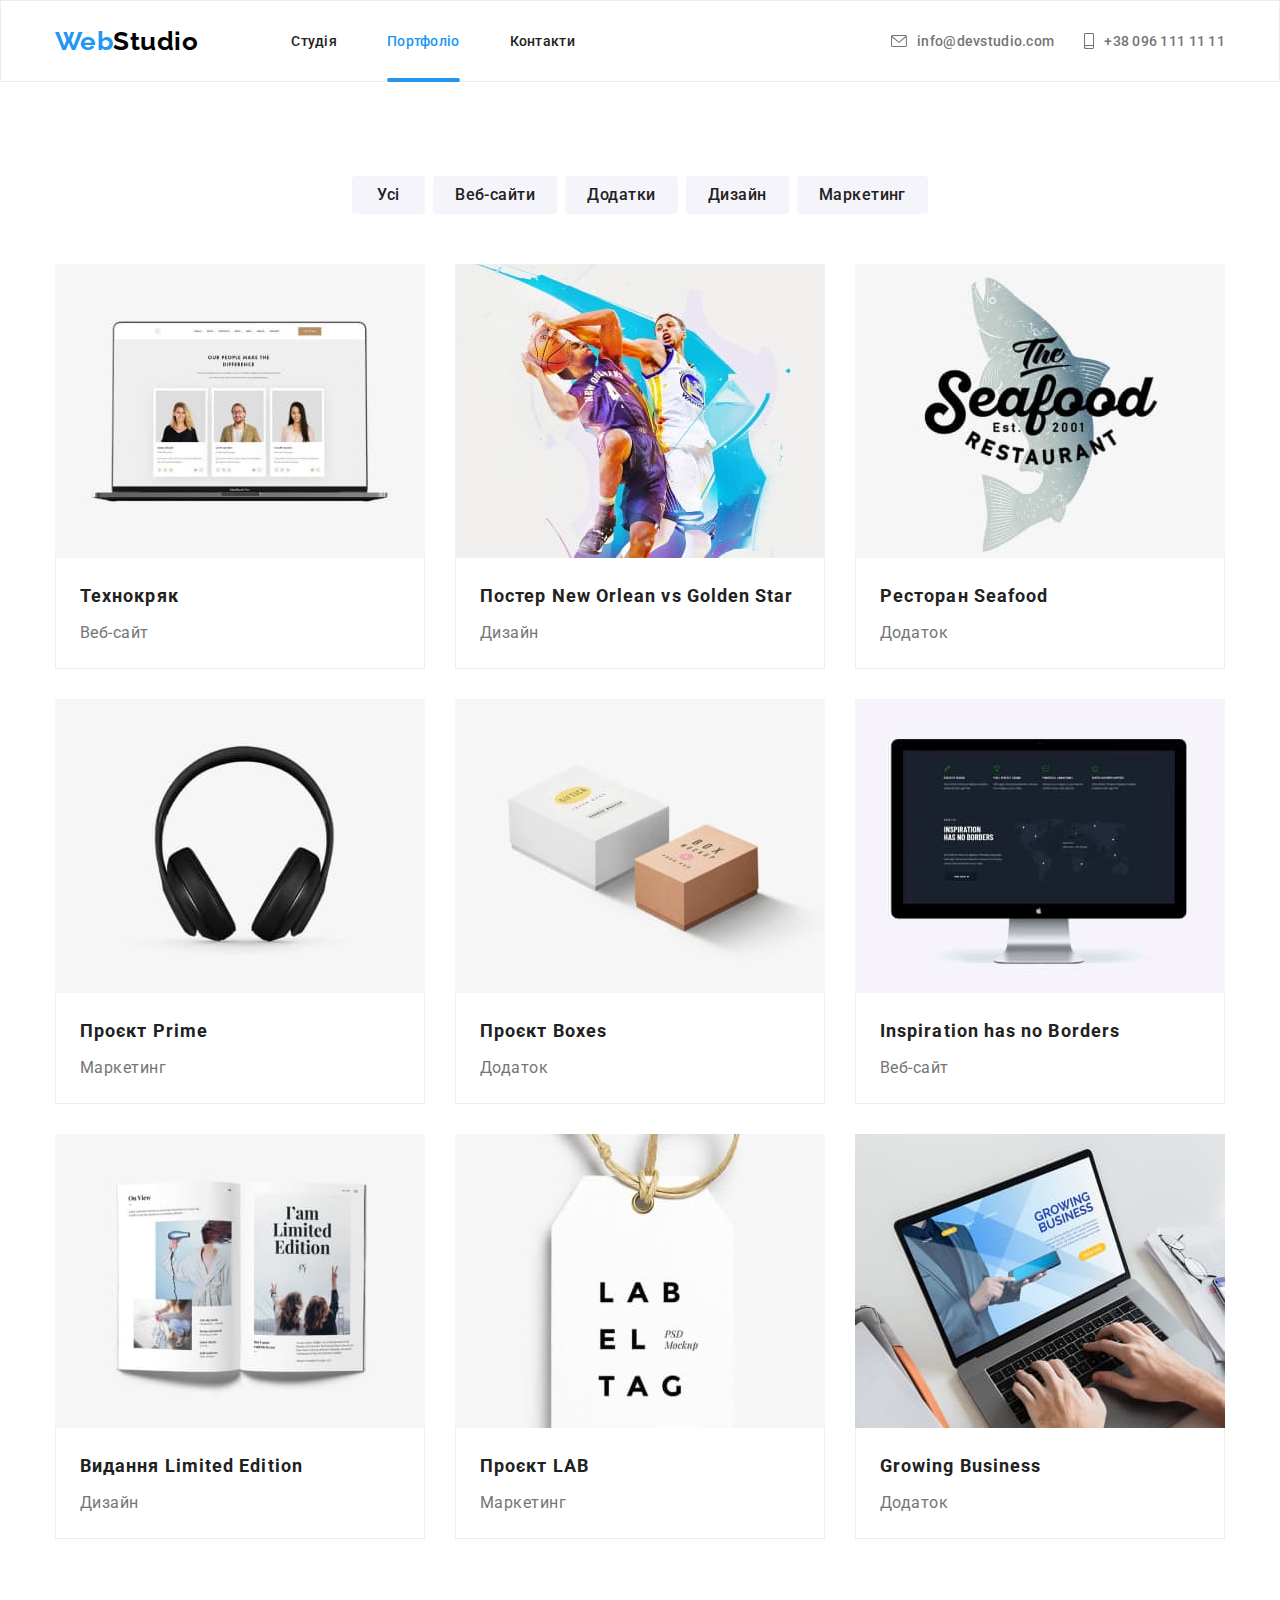
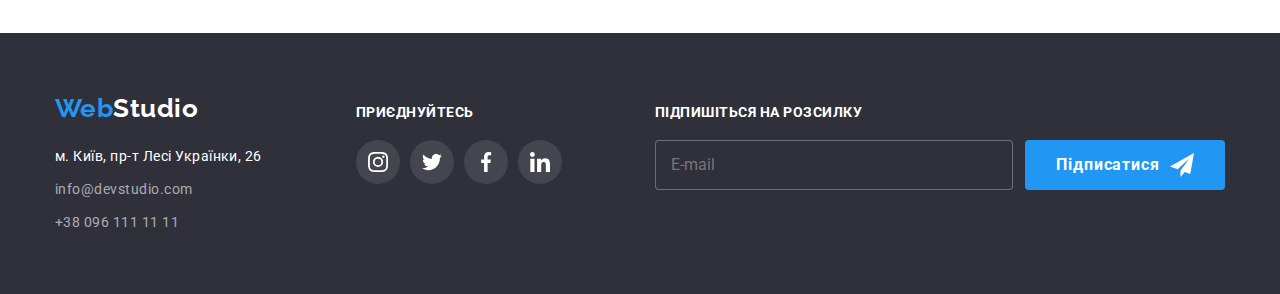
==== portfolio.html @ 0108b12f "start" ====
<!DOCTYPE html>
<html lang="uk">
  <head>
    <meta charset="UTF-8" />
    <meta http-equiv="X-UA-Compatible" content="IE=edge" />
    <meta name="viewport" content="width=device-width, initial-scale=1.0" />
    <title>WebStudio</title>
    <link rel="preconnect" href="https://fonts.googleapis.com" />
    <link rel="preconnect" href="https://fonts.gstatic.com" crossorigin />
    <link
      href="https://fonts.googleapis.com/css2?family=Raleway:wght@700&family=Roboto:wght@400;500;700;900&display=swap"
      rel="stylesheet"
    />
    <link rel="stylesheet" href="./css/main.min.css" />
  </head>

  <body>
    <!-- Header -->
    <header class="header">
      <div class="container container--header">
        <a class="logo" href="./index.html">Web<span class="logo--black">Studio</span></a>
        <nav class="navigation">
          <ul class="navigation__container list">
            <li class="navigation__item">
              <a class="navigation__link" href="./index.html">Студія</a>
            </li>
            <li class="navigation__item">
              <a class="navigation__link current" href="./portfolio.html">Портфоліо</a>
            </li>
            <li class="navigation__item"><a class="navigation__link" href="#">Контакти</a></li>
          </ul>
        </nav>
        <ul class="contacts list">
          <li class="contacts__item">
            <a class="contacts__link" href="mailto:info@devstudio.com">
              <svg class="contacts__icon" width="16px" height="12px">
                <use href="./images/icons.svg#icon-mail"></use>
              </svg>
              info@devstudio.com</a
            >
          </li>
          <li class="contacts__item">
            <a class="contacts__link" href="tel:+380961111111">
              <svg class="contacts__icon" width="10px" height="16px">
                <use href="./images/icons.svg#icon-smartphone"></use>
              </svg>
              +38 096 111 11 11</a
            >
          </li>
        </ul>
      </div>
    </header>

    <main>
      <section class="section">
        <div class="container">
          <!-- Filter -->
          <h1 class="visually-hidden">Портфоліо</h1>
          <ul class="list filter">
            <li class="filter__item">
              <button class="button filter__button" type="button">Усі</button>
            </li>
            <li class="filter__item">
              <button class="button filter__button" type="button">Веб-сайти</button>
            </li>
            <li class="filter__item">
              <button class="button filter__button" type="button">Додатки</button>
            </li>
            <li class="filter__item">
              <button class="button filter__button" type="button">Дизайн</button>
            </li>
            <li class="filter__item">
              <button class="button filter__button" type="button">Маркетинг</button>
            </li>
          </ul>

          <!-- Projects -->
          <ul class="list projects">
            <li class="project">
              <a
                class="link project__link"
                href=""
                target="_blank"
                rel="noopener noreferrer nofollow"
              >
                <div class="project__thumb">
                  <img
                    src="./images/techno.jpg"
                    alt="Відкритий ноутбук на екрані якого відкрита сторінка сайту"
                    width="370"
                  />
                  <div class="project__overlay">
                    <p>
                      Ресурс пропонує комплексні пропозиції з різним рівнем функціоналу та сервісів.
                      Все це дозволить відвідувачу отримати вичерпні відомості про компанію чи
                      приватну особу.
                    </p>
                  </div>
                </div>
                <div class="project__content">
                  <h2 class="project__title">Технокряк</h2>
                  <p>Веб-сайт</p>
                </div>
              </a>
            </li>
            <li class="project">
              <a
                class="link project__link"
                href=""
                target="_blank"
                rel="noopener noreferrer nofollow"
              >
                <div class="project__thumb">
                  <img
                    src="./images/new-orlean-vs-golden-star.jpg"
                    alt="Зображення двох баскетболистів які боряться за м'яч"
                    width="370"
                  />
                  <div class="project__overlay">
                    <p>
                      Ресурс пропонує комплексні пропозиції з різним рівнем функціоналу та сервісів.
                      Все це дозволить відвідувачу отримати вичерпні відомості про компанію чи
                      приватну особу.
                    </p>
                  </div>
                </div>
                <div class="project__content">
                  <h2 class="project__title">Постер New Orlean vs Golden Star</h2>
                  <p>Дизайн</p>
                </div>
              </a>
            </li>
            <li class="project">
              <a
                class="link project__link"
                href=""
                target="_blank"
                rel="noopener noreferrer nofollow"
              >
                <div class="project__thumb">
                  <img
                    src="./images/seafood.jpg"
                    alt="Лого ресторану Seafood на якому зображена риба"
                    width="370"
                  />
                  <div class="project__overlay">
                    <p>
                      Ресурс пропонує комплексні пропозиції з різним рівнем функціоналу та сервісів.
                      Все це дозволить відвідувачу отримати вичерпні відомості про компанію чи
                      приватну особу.
                    </p>
                  </div>
                </div>
                <div class="project__content">
                  <h2 class="project__title">Ресторан Seafood</h2>
                  <p>Додаток</p>
                </div>
              </a>
            </li>
            <li class="project">
              <a
                class="link project__link"
                href=""
                target="_blank"
                rel="noopener noreferrer nofollow"
              >
                <div class="project__thumb">
                  <img
                    src="./images/prime.jpg"
                    alt="Фото чорних повнорозмірних навушників"
                    width="370"
                  />
                  <div class="project__overlay">
                    <p>
                      Ресурс пропонує комплексні пропозиції з різним рівнем функціоналу та сервісів.
                      Все це дозволить відвідувачу отримати вичерпні відомості про компанію чи
                      приватну особу.
                    </p>
                  </div>
                </div>
                <div class="project__content">
                  <h2 class="project__title">Проєкт Prime</h2>
                  <p>Маркетинг</p>
                </div>
              </a>
            </li>
            <li class="project">
              <a
                class="link project__link"
                href=""
                target="_blank"
                rel="noopener noreferrer nofollow"
              >
                <div class="project__thumb">
                  <img
                    src="./images/boxes.jpg"
                    alt="Фото на якому зображено дві невеличкі подарункові коробочки"
                    width="370"
                  />
                  <div class="project__overlay">
                    <p>
                      Ресурс пропонує комплексні пропозиції з різним рівнем функціоналу та сервісів.
                      Все це дозволить відвідувачу отримати вичерпні відомості про компанію чи
                      приватну особу.
                    </p>
                  </div>
                </div>
                <div class="project__content">
                  <h2 class="project__title">Проєкт Boxes</h2>
                  <p>Додаток</p>
                </div>
              </a>
            </li>
            <li class="project">
              <a
                class="link project__link"
                href=""
                target="_blank"
                rel="noopener noreferrer nofollow"
              >
                <div class="project__thumb">
                  <img
                    src="./images/inspiration.jpg"
                    alt="Зображення монітору на якому відкритий сайт з картою світу"
                    width="370"
                  />
                  <div class="project__overlay">
                    <p>
                      Ресурс пропонує комплексні пропозиції з різним рівнем функціоналу та сервісів.
                      Все це дозволить відвідувачу отримати вичерпні відомості про компанію чи
                      приватну особу.
                    </p>
                  </div>
                </div>
                <div class="project__content">
                  <h2 class="project__title">Inspiration has no Borders</h2>
                  <p>Веб-сайт</p>
                </div>
              </a>
            </li>
            <li class="project">
              <a
                class="link project__link"
                href=""
                target="_blank"
                rel="noopener noreferrer nofollow"
              >
                <div class="project__thumb">
                  <img
                    src="./images/limited-edition.jpg"
                    alt="Фото відкритої книги з рызними зображеннями"
                    width="370"
                  />
                  <div class="project__overlay">
                    <p>
                      Ресурс пропонує комплексні пропозиції з різним рівнем функціоналу та сервісів.
                      Все це дозволить відвідувачу отримати вичерпні відомості про компанію чи
                      приватну особу.
                    </p>
                  </div>
                </div>
                <div class="project__content">
                  <h2 class="project__title">Видання Limited Edition</h2>
                  <p>Дизайн</p>
                </div>
              </a>
            </li>
            <li class="project">
              <a
                class="link project__link"
                href=""
                target="_blank"
                rel="noopener noreferrer nofollow"
              >
                <div class="project__thumb">
                  <img
                    src="./images/lab.jpg"
                    alt="Фото ярлику на якому великими літерами написано LAB EL TAG"
                    width="370"
                  />
                  <div class="project__overlay">
                    <p>
                      Ресурс пропонує комплексні пропозиції з різним рівнем функціоналу та сервісів.
                      Все це дозволить відвідувачу отримати вичерпні відомості про компанію чи
                      приватну особу.
                    </p>
                  </div>
                </div>
                <div class="project__content">
                  <h2 class="project__title">Проєкт LAB</h2>
                  <p>Маркетинг</p>
                </div>
              </a>
            </li>
            <li class="project">
              <a
                class="link project__link"
                href=""
                target="_blank"
                rel="noopener noreferrer nofollow"
              >
                <div class="project__thumb">
                  <img
                    src="./images/growing-business.jpg"
                    alt="Відкритий ноут-бук на екрані якого зображення чоловіка з планшетом"
                    width="370"
                  />
                  <div class="project__overlay">
                    <p>
                      Ресурс пропонує комплексні пропозиції з різним рівнем функціоналу та сервісів.
                      Все це дозволить відвідувачу отримати вичерпні відомості про компанію чи
                      приватну особу.
                    </p>
                  </div>
                </div>
                <div class="project__content">
                  <h2 class="project__title">Growing Business</h2>
                  <p>Додаток</p>
                </div>
              </a>
            </li>
          </ul>
        </div>
      </section>
    </main>

    <!-- Підвал -->
    <footer class="footer">
      <div class="container">
        <div class="footer__wrapper">
          <a class="logo" href="./index.html">Web<span class="logo--white">Studio</span></a>
          <address class="footer__contacts">
            <ul class="list">
              <li>
                <a
                  class="footer__physical"
                  href="https://goo.gl/maps/CPtrU1FHBa2aNyZL9"
                  target="_blank"
                  rel="noopener noreferrer nofollow"
                  >м. Київ, пр-т Лесі Українки, 26</a
                >
              </li>
              <li>
                <a class="footer__link" href="mailto:info@devstudio.com">info@devstudio.com</a>
              </li>
              <li>
                <a class="footer__link" href="tel:+380961111111">+38 096 111 11 11</a>
              </li>
            </ul>
          </address>
        </div>
        <div class="footer__socials">
          <p>приєднуйтесь</p>
          <ul class="social social--dark list">
            <li>
              <a
                class="social__link--dark"
                aria-label="Instagram"
                href=""
                target="_blank"
                rel="noopener noreferrer nofollow"
              >
                <svg width="20px" height="20px">
                  <use href="./images/icons.svg#icon-instagram"></use>
                </svg>
              </a>
            </li>
            <li>
              <a
                class="social__link--dark"
                aria-label="Twitter"
                href=""
                target="_blank"
                rel="noopener noreferrer nofollow"
              >
                <svg width="20px" height="20px">
                  <use href="./images/icons.svg#icon-twitter"></use>
                </svg>
              </a>
            </li>
            <li>
              <a
                class="social__link--dark"
                aria-label="Facebook"
                href=""
                target="_blank"
                rel="noopener noreferrer nofollow"
              >
                <svg width="20px" height="20px">
                  <use href="./images/icons.svg#icon-facebook"></use>
                </svg>
              </a>
            </li>
            <li>
              <a
                class="social__link--dark"
                aria-label="LinkedIn"
                href=""
                target="_blank"
                rel="noopener noreferrer nofollow"
              >
                <svg width="20px" height="20px">
                  <use href="./images/icons.svg#icon-linkedin"></use>
                </svg>
              </a>
            </li>
          </ul>
        </div>
        <div class="subscription">
          <form autocomplete="off" method="POST" action="javascript:void(0);">
            <label class="subscription__label" for="subscription">Підпишіться на розсилку</label>
            <div class="subscription__wrapper">
              <input
                class="subscription__input"
                type="email"
                id="subscription"
                name="mail"
                placeholder="E-mail"
              />
              <button class="button subscription-button footer__subscription-button" type="submit">
                Підписатися
                <svg height="24" width="24">
                  <use href="./images/icons.svg#subscription"></use>
                </svg>
              </button>
            </div>
          </form>
        </div>
      </div>
    </footer>
  </body>
</html>
---- css/main.min.css ----
/*! modern-normalize v1.1.0 | MIT License | https://github.com/sindresorhus/modern-normalize */*,::before,::after{-webkit-box-sizing:border-box;box-sizing:border-box}html{-moz-tab-size:4;-o-tab-size:4;tab-size:4}html{line-height:1.15;-webkit-text-size-adjust:100%}body{margin:0}body{font-family:system-ui,-apple-system,"Segoe UI",Roboto,Helvetica,Arial,sans-serif,"Apple Color Emoji","Segoe UI Emoji"}hr{height:0;color:inherit}abbr[title]{-webkit-text-decoration:underline dotted;text-decoration:underline dotted}b,strong{font-weight:bolder}code,kbd,samp,pre{font-family:ui-monospace,SFMono-Regular,Consolas,"Liberation Mono",Menlo,monospace;font-size:1em}small{font-size:80%}sub,sup{font-size:75%;line-height:0;position:relative;vertical-align:baseline}sub{bottom:-0.25em}sup{top:-0.5em}table{text-indent:0;border-color:inherit}button,input,optgroup,select,textarea{font-family:inherit;font-size:100%;line-height:1.15;margin:0}button,select{text-transform:none}button,[type=button],[type=reset],[type=submit]{-webkit-appearance:button}::-moz-focus-inner{border-style:none;padding:0}:-moz-focusring{outline:1px dotted ButtonText}:-moz-ui-invalid{box-shadow:none}legend{padding:0}progress{vertical-align:baseline}::-webkit-inner-spin-button,::-webkit-outer-spin-button{height:auto}[type=search]{-webkit-appearance:textfield;outline-offset:-2px}::-webkit-search-decoration{-webkit-appearance:none}::-webkit-file-upload-button{-webkit-appearance:button;font:inherit}summary{display:list-item}h1,h2,h3,h4,h5,h6,p{margin:0}.list{list-style:none;padding:0;margin:0}.visually-hidden{position:absolute;white-space:nowrap;width:1px;height:1px;overflow:hidden;border:0;padding:0;clip:rect(0 0 0 0);-webkit-clip-path:inset(50%);clip-path:inset(50%);margin:-1px}body{background-color:#fff;color:#757575;font-family:"Roboto",sans-serif;letter-spacing:.03em;margin:0}img{display:block;max-width:100%;height:auto}.container{display:-webkit-box;display:-ms-flexbox;display:flex;-webkit-box-align:center;-ms-flex-align:center;align-items:center;-webkit-box-orient:vertical;-webkit-box-direction:normal;-ms-flex-direction:column;flex-direction:column;width:1200px;margin-left:auto;margin-right:auto;padding-left:15px;padding-right:15px}.section{padding-top:94px;padding-bottom:94px}.title{margin-bottom:50px;text-align:center;font-size:36px;line-height:1.1666666667;color:#212121}.logo{font-family:Raleway,sans-serif;color:#2196f3;text-decoration:none;font-weight:700;font-size:26px;line-height:1.1923076923}.logo .logo--black{color:#000}.logo .logo--white{color:#fff}.header{border:1px solid #ececec}.container--header{-webkit-box-orient:horizontal;-webkit-box-direction:normal;-ms-flex-direction:row;flex-direction:row}.navigation{margin-left:93px}.navigation__container{display:-webkit-box;display:-ms-flexbox;display:flex}.navigation__item+.navigation__item{margin-left:50px}.navigation__link,.contacts__link{position:relative;display:-webkit-box;display:-ms-flexbox;display:flex;-webkit-box-align:center;-ms-flex-align:center;align-items:center;padding-top:32px;padding-bottom:32px;text-decoration:none;font-weight:500;font-size:14px;line-height:1.1428571429;letter-spacing:.02em;color:#212121;-webkit-transition:color 250ms cubic-bezier(0.4, 0, 0.2, 1);transition:color 250ms cubic-bezier(0.4, 0, 0.2, 1)}.navigation__link.current{position:relative;color:#2196f3}.navigation__link:not(.current):hover::after,.navigation__link:not(.current):focus::after{opacity:1;-webkit-transform:scaleX(1);transform:scaleX(1)}.navigation__link:hover,.navigation__link:focus{color:#2196f3}.navigation__link:not(.current)::after,.contacts__link::after{position:absolute;left:0;bottom:-1px;content:"";display:block;width:100%;height:4px;background-color:#2196f3;border-radius:2px;opacity:0;-webkit-transform:scaleX(0);transform:scaleX(0);-webkit-transition:opacity 400ms cubic-bezier(0.4, 0, 0.2, 1),-webkit-transform 400ms cubic-bezier(0.4, 0, 0.2, 1);transition:opacity 400ms cubic-bezier(0.4, 0, 0.2, 1),-webkit-transform 400ms cubic-bezier(0.4, 0, 0.2, 1);transition:opacity 400ms cubic-bezier(0.4, 0, 0.2, 1),transform 400ms cubic-bezier(0.4, 0, 0.2, 1);transition:opacity 400ms cubic-bezier(0.4, 0, 0.2, 1),transform 400ms cubic-bezier(0.4, 0, 0.2, 1),-webkit-transform 400ms cubic-bezier(0.4, 0, 0.2, 1)}.current::after{position:absolute;left:0;bottom:-1px;content:"";display:block;width:100%;height:4px;background-color:#2196f3;border-radius:2px}.contacts{display:-webkit-box;display:-ms-flexbox;display:flex;margin-left:auto}.contacts__icon{margin-right:10px;fill:currentColor}.contacts__item+.contacts__item{margin-left:30px}.contacts__link{color:#757575}.contacts__link:hover,.contacts__link:focus{color:#2196f3}.contacts__link:hover::after,.contacts__link:focus::after{opacity:1;-webkit-transform:scaleX(1);transform:scaleX(1)}.hero{margin:0 auto;padding:0}.hero__overlay{display:block;margin-left:auto;margin-right:auto;max-width:1600px;max-height:600px;padding-top:200px;padding-bottom:200px;background-color:#2f303a;background-image:-webkit-gradient(linear, left top, right top, from(rgba(47, 48, 58, 0.4)), to(rgba(47, 48, 58, 0.4))),url("../images/hero_img.jpg");background-image:linear-gradient(to right, rgba(47, 48, 58, 0.4), rgba(47, 48, 58, 0.4)),url("../images/hero_img.jpg");background-size:cover;background-position:center;background-repeat:no-repeat}.hero__text{max-width:696px;margin-top:0;margin-bottom:30px;margin-left:auto;margin-right:auto;text-align:center;font-weight:900;font-size:44px;line-height:1.3636363636;letter-spacing:.06em;text-transform:uppercase;color:#fff}.button{text-align:center;font-family:inherit;cursor:pointer}.subscription-button{padding:10px 32px;font-weight:700;font-size:16px;line-height:1.875;letter-spacing:.06em;min-width:216px;border:0;border-radius:4px;-webkit-transition:background-color 250ms cubic-bezier(0.4, 0, 0.2, 1);transition:background-color 250ms cubic-bezier(0.4, 0, 0.2, 1);color:#fff;background-color:#2196f3}.subscription-button:hover,.subscription-button:focus{background-color:#188ce8}.advantages__heder{font-size:14px;line-height:1.1428571429;text-transform:uppercase;color:#212121}.advantages__list{display:-webkit-box;display:-ms-flexbox;display:flex}.advantages__text{margin-top:10px;font-size:14px;line-height:1.7142857143}.advantages__item{width:270px}.advantages__item+.advantages__item{margin-left:30px}.advantages__bg{display:-webkit-box;display:-ms-flexbox;display:flex;-webkit-box-pack:center;-ms-flex-pack:center;justify-content:center;-webkit-box-align:center;-ms-flex-align:center;align-items:center;margin-bottom:30px;width:270px;height:120px;border-radius:4px;background-color:#f5f4fa}.specialization{padding-top:0}.specialization__list{display:-webkit-box;display:-ms-flexbox;display:flex;-ms-flex-wrap:wrap;flex-wrap:wrap}.specialization__item{position:relative}.specialization__item+.specialization__item{margin-left:30px}.specialization__overlay{position:absolute;display:-webkit-box;display:-ms-flexbox;display:flex;-webkit-box-pack:center;-ms-flex-pack:center;justify-content:center;-webkit-box-align:center;-ms-flex-align:center;align-items:center;bottom:0;right:0;width:100%;height:70px;background-color:rgba(47,48,58,.8)}.specialization__text{font-weight:700;font-size:14px;line-height:1.1428571429;text-transform:uppercase;color:#fff}.command__list{display:-webkit-box;display:-ms-flexbox;display:flex;-ms-flex-wrap:wrap;flex-wrap:wrap}.command__bg{background-color:#f5f4fa}.command__item+.command__item{margin-left:30px}.card{background-color:#fff;border-radius:0px 0px 4px 4px;-webkit-box-shadow:0px 1px 3px rgba(0,0,0,.12),0px 1px 1px rgba(0,0,0,.14),0px 2px 1px rgba(0,0,0,.2);box-shadow:0px 1px 3px rgba(0,0,0,.12),0px 1px 1px rgba(0,0,0,.14),0px 2px 1px rgba(0,0,0,.2)}.card__content{padding-top:30px;padding-bottom:30px}.card__person{margin-bottom:10px;color:#212121;font-weight:500}.card__text{text-align:center;font-size:16px;line-height:1.1875}.social li+li{margin-left:10px}.social{display:-webkit-box;display:-ms-flexbox;display:flex;-webkit-box-pack:center;-ms-flex-pack:center;justify-content:center;margin-top:16px}.social__link{display:-webkit-box;display:-ms-flexbox;display:flex;-webkit-box-pack:center;-ms-flex-pack:center;justify-content:center;-webkit-box-align:center;-ms-flex-align:center;align-items:center;width:44px;height:44px;border-radius:50%;-webkit-transition:background-color 500ms cubic-bezier(0.4, 0, 0.2, 1),fill 250ms cubic-bezier(0.4, 0, 0.2, 1);transition:background-color 500ms cubic-bezier(0.4, 0, 0.2, 1),fill 250ms cubic-bezier(0.4, 0, 0.2, 1);background-color:#fff;fill:#afb1b8}.social__link:hover,.social__link:focus{background-color:#2196f3;fill:#fff}.clients__list{display:-webkit-box;display:-ms-flexbox;display:flex;-webkit-box-pack:center;-ms-flex-pack:center;justify-content:center;gap:30px}.clients_link{display:-webkit-box;display:-ms-flexbox;display:flex;-webkit-box-pack:center;-ms-flex-pack:center;justify-content:center;-webkit-box-align:center;-ms-flex-align:center;align-items:center;width:170px;height:92px;border:1px solid #afb1b8;border-radius:4px;fill:#afb1b8;-webkit-transition:border-color 250ms cubic-bezier(0.4, 0, 0.2, 1),fill 250ms cubic-bezier(0.4, 0, 0.2, 1);transition:border-color 250ms cubic-bezier(0.4, 0, 0.2, 1),fill 250ms cubic-bezier(0.4, 0, 0.2, 1)}.clients_link:hover,.clients_link:focus{fill:#2196f3;border-color:#2196f3}.footer{display:-webkit-box;display:-ms-flexbox;display:flex;padding-top:60px;padding-bottom:60px;background-color:#2f303a}.footer .container{-webkit-box-orient:horizontal;-webkit-box-direction:normal;-ms-flex-direction:row;flex-direction:row;-webkit-box-align:start;-ms-flex-align:start;align-items:flex-start;-webkit-box-align:baseline;-ms-flex-align:baseline;align-items:baseline}.footer__contacts{margin-right:70px;margin-top:20px}.footer__contacts ul li:not(:first-child){margin-top:9px}.footer__socials{margin-right:93px}.footer__socials,.subscription{color:#fff;font-size:14px;line-height:1.1428571429;text-transform:uppercase;font-weight:bold}.footer__physical,.footer__link{text-decoration:none;font-style:normal;font-size:14px;line-height:1.7142857143}.footer__physical{width:231px;display:inline-block;color:#fff}.footer__link{display:inline-block;color:rgba(255,255,255,.6);-webkit-transition:color 250ms cubic-bezier(0.4, 0, 0.2, 1);transition:color 250ms cubic-bezier(0.4, 0, 0.2, 1)}.footer__link:hover,.footer__link:focus{color:#2196f3}.social--dark{margin-top:20px}.social__link--dark{display:-webkit-box;display:-ms-flexbox;display:flex;-webkit-box-pack:center;-ms-flex-pack:center;justify-content:center;-webkit-box-align:center;-ms-flex-align:center;align-items:center;width:44px;height:44px;border-radius:50%;-webkit-transition:background-color 500ms cubic-bezier(0.4, 0, 0.2, 1),fill 250ms cubic-bezier(0.4, 0, 0.2, 1);transition:background-color 500ms cubic-bezier(0.4, 0, 0.2, 1),fill 250ms cubic-bezier(0.4, 0, 0.2, 1);background-color:rgba(255,255,255,.1);fill:#fff}.social__link--dark:hover,.social__link--dark:focus{background-color:#2196f3;fill:#fff}.subscription__label{display:block;margin-bottom:20px}.subscription__input{display:-webkit-box;display:-ms-flexbox;display:flex;width:358px;height:50px;padding:16px 15px;margin-right:12px;font-size:16px;line-height:.8;color:rgba(255,255,255,.6);border:1px solid rgba(255,255,255,.3);border-radius:4px;background-color:#2f303a}.footer__subscription-button{display:-webkit-inline-box;display:-ms-inline-flexbox;display:inline-flex;-webkit-box-pack:center;-ms-flex-pack:center;justify-content:center;-webkit-box-align:center;-ms-flex-align:center;align-items:center;min-width:200px;gap:10px;padding:10px 28px}.subscription__wrapper{display:-webkit-box;display:-ms-flexbox;display:flex}.backdrop{position:fixed;top:0;left:0;width:100%;height:100%;background-color:rgba(0,0,0,.2);opacity:1;-webkit-transition:opacity 400ms cubic-bezier(0.4, 0, 0.2, 1),visibility 400ms cubic-bezier(0.4, 0, 0.2, 1);transition:opacity 400ms cubic-bezier(0.4, 0, 0.2, 1),visibility 400ms cubic-bezier(0.4, 0, 0.2, 1)}.backdrop.is-hidden{opacity:0;pointer-events:none;visibility:hidden}.backdrop.is-hidden .modal{-webkit-transform:translateX(-50%) scale(0.1);transform:translateX(-50%) scale(0.1)}.modal{position:absolute;left:50%;top:221px;min-width:528px;min-height:581px;padding:40px;background:#fff;-webkit-box-shadow:0px 1px 3px rgba(0,0,0,.12),0px 1px 1px rgba(0,0,0,.14),0px 2px 1px rgba(0,0,0,.2);box-shadow:0px 1px 3px rgba(0,0,0,.12),0px 1px 1px rgba(0,0,0,.14),0px 2px 1px rgba(0,0,0,.2);border-radius:4px;-webkit-transform:translateX(-50%) scale(1);transform:translateX(-50%) scale(1);-webkit-transition:-webkit-transform 400ms cubic-bezier(0.4, 0, 0.2, 1);transition:-webkit-transform 400ms cubic-bezier(0.4, 0, 0.2, 1);transition:transform 400ms cubic-bezier(0.4, 0, 0.2, 1);transition:transform 400ms cubic-bezier(0.4, 0, 0.2, 1), -webkit-transform 400ms cubic-bezier(0.4, 0, 0.2, 1)}.modal__close-button{position:absolute;right:8px;top:8px;display:-webkit-box;display:-ms-flexbox;display:flex;padding:0;width:30px;height:30px;background-color:#fff;border:1px solid rgba(0,0,0,.1);border-radius:50%;cursor:pointer;fill:#000}.modal__close-button:hover{fill:#2196f3}.subscription-form__title{font-weight:700;font-size:20px;line-height:1.15;text-align:center;letter-spacing:.03em;color:#212121;margin-bottom:12px}.subscription-form__label{display:block;margin-bottom:4px;font-size:12px;line-height:1.1666666667;letter-spacing:.01em;color:#757575}.subscription-form__field{position:relative;margin-bottom:10px}.subscription-form__field--bottom{margin-bottom:20px}.subscription-form__input{display:block;-webkit-box-sizing:border-box;box-sizing:border-box;padding-left:42px;width:448px;height:40px;border:1px solid rgba(33,33,33,.2);border-radius:4px;-webkit-transition:border 250ms cubic-bezier(0.4, 0, 0.2, 1);transition:border 250ms cubic-bezier(0.4, 0, 0.2, 1)}.subscription-form__input:focus-within{border:1px solid #2196f3;outline:none}.subscription-form__input:focus-within+.subscription-form__icon{fill:#2196f3}.subscription-form__comment{padding:12px 16px;height:120px;resize:none}.subscription-form__comment:not(:focus-within){font-size:12px;line-height:1.1666666667;letter-spacing:.01em;color:rgba(117,117,117,.5)}.subscription-form__icon{position:absolute;top:50%;left:15px;-webkit-transform:translateY(-50%);transform:translateY(-50%);-webkit-transition:fill 250ms cubic-bezier(0.4, 0, 0.2, 1);transition:fill 250ms cubic-bezier(0.4, 0, 0.2, 1)}.subscription-form__checkbox-icon{width:16px;height:15px;border:2px solid #212121;border-radius:2px}.subscription-form__checkbox:focus+.subscription-form__checkbox-icon{outline:1px solid #2196f3}.subscription-form__checkbox:checked+.subscription-form__checkbox-icon{border-color:#2196f3;background-color:#2196f3;background-image:url("../images/check_mark.svg");background-size:contain;background-origin:border-box}.subscription-form__agreement{display:-webkit-box;display:-ms-flexbox;display:flex;-webkit-box-pack:center;-ms-flex-pack:center;justify-content:center;margin-bottom:30px}.subscription-form__license{display:-webkit-box;display:-ms-flexbox;display:flex;-webkit-box-pack:center;-ms-flex-pack:center;justify-content:center;-webkit-box-align:center;-ms-flex-align:center;align-items:center;gap:8px;font-size:14px;line-height:1.7142857143;letter-spacing:.03em;color:#757575}.subscription-form__policy{color:#2196f3}.modal__button{display:block;min-width:200px;margin:0 auto;-webkit-box-shadow:0px 4px 4px rgba(0,0,0,.15);box-shadow:0px 4px 4px rgba(0,0,0,.15)}.filter{display:-webkit-box;display:-ms-flexbox;display:flex;-webkit-box-pack:center;-ms-flex-pack:center;justify-content:center;margin-bottom:50px}.filter__item+.filter__item{margin-left:8px}.filter__button{min-width:73px;padding:6px 22px;font-weight:500;font-size:16px;line-height:1.625;letter-spacing:.03em;border:0;border-radius:4px;-webkit-transition:color 250ms cubic-bezier(0.4, 0, 0.2, 1),background-color 250ms cubic-bezier(0.4, 0, 0.2, 1),-webkit-box-shadow 250ms cubic-bezier(0.4, 0, 0.2, 1);transition:color 250ms cubic-bezier(0.4, 0, 0.2, 1),background-color 250ms cubic-bezier(0.4, 0, 0.2, 1),-webkit-box-shadow 250ms cubic-bezier(0.4, 0, 0.2, 1);transition:color 250ms cubic-bezier(0.4, 0, 0.2, 1),background-color 250ms cubic-bezier(0.4, 0, 0.2, 1),box-shadow 250ms cubic-bezier(0.4, 0, 0.2, 1);transition:color 250ms cubic-bezier(0.4, 0, 0.2, 1),background-color 250ms cubic-bezier(0.4, 0, 0.2, 1),box-shadow 250ms cubic-bezier(0.4, 0, 0.2, 1),-webkit-box-shadow 250ms cubic-bezier(0.4, 0, 0.2, 1);color:#212121;background-color:#f5f4fa}.filter__item:first-child .filter__button{padding:6px 25px}.filter__button:hover,.filter__button:focus{color:#fff;background-color:#2196f3;-webkit-box-shadow:0px 3px 1px rgba(0,0,0,.1),0px 1px 2px rgba(0,0,0,.08),0px 2px 2px rgba(0,0,0,.12);box-shadow:0px 3px 1px rgba(0,0,0,.1),0px 1px 2px rgba(0,0,0,.08),0px 2px 2px rgba(0,0,0,.12)}.projects{display:-webkit-box;display:-ms-flexbox;display:flex;-ms-flex-wrap:wrap;flex-wrap:wrap;margin-bottom:-30px;margin-right:-30px;font-size:16px;line-height:1.875}.project{margin-right:30px;margin-bottom:30px;width:calc(33.3333333333% - 30px)}.project__title{margin-bottom:4px;color:#212121;font-size:18px;line-height:2;letter-spacing:.06em}.project__link{display:block;color:#757575;text-decoration:none;-webkit-transition:-webkit-box-shadow 250ms cubic-bezier(0.4, 0, 0.2, 1);transition:-webkit-box-shadow 250ms cubic-bezier(0.4, 0, 0.2, 1);transition:box-shadow 250ms cubic-bezier(0.4, 0, 0.2, 1);transition:box-shadow 250ms cubic-bezier(0.4, 0, 0.2, 1), -webkit-box-shadow 250ms cubic-bezier(0.4, 0, 0.2, 1)}.project__link:hover,.project__link:focus{-webkit-box-shadow:0px 1px 1px rgba(0,0,0,.12),0px 4px 4px rgba(0,0,0,.06),1px 4px 6px rgba(0,0,0,.16);box-shadow:0px 1px 1px rgba(0,0,0,.12),0px 4px 4px rgba(0,0,0,.06),1px 4px 6px rgba(0,0,0,.16)}.project__content{padding-top:20px;padding-bottom:20px;padding-left:24px;padding-right:24px;border:1px solid #eee;border-top:0}.project__thumb{position:relative;overflow:hidden}.project__overlay{position:absolute;top:0;width:100%;display:block;padding:63px 24px;font-size:18px;line-height:1.5555555556;color:#fff;background-color:rgba(33,150,243,.9);-webkit-transform:translateY(100%);transform:translateY(100%);-webkit-transition:-webkit-transform 250ms cubic-bezier(0.4, 0, 0.2, 1);transition:-webkit-transform 250ms cubic-bezier(0.4, 0, 0.2, 1);transition:transform 250ms cubic-bezier(0.4, 0, 0.2, 1);transition:transform 250ms cubic-bezier(0.4, 0, 0.2, 1), -webkit-transform 250ms cubic-bezier(0.4, 0, 0.2, 1)}.project__link:hover .project__overlay,.project__link:focus .project__overlay{-webkit-transform:translateY(0);transform:translateY(0)}/*# sourceMappingURL=main.min.css.map */
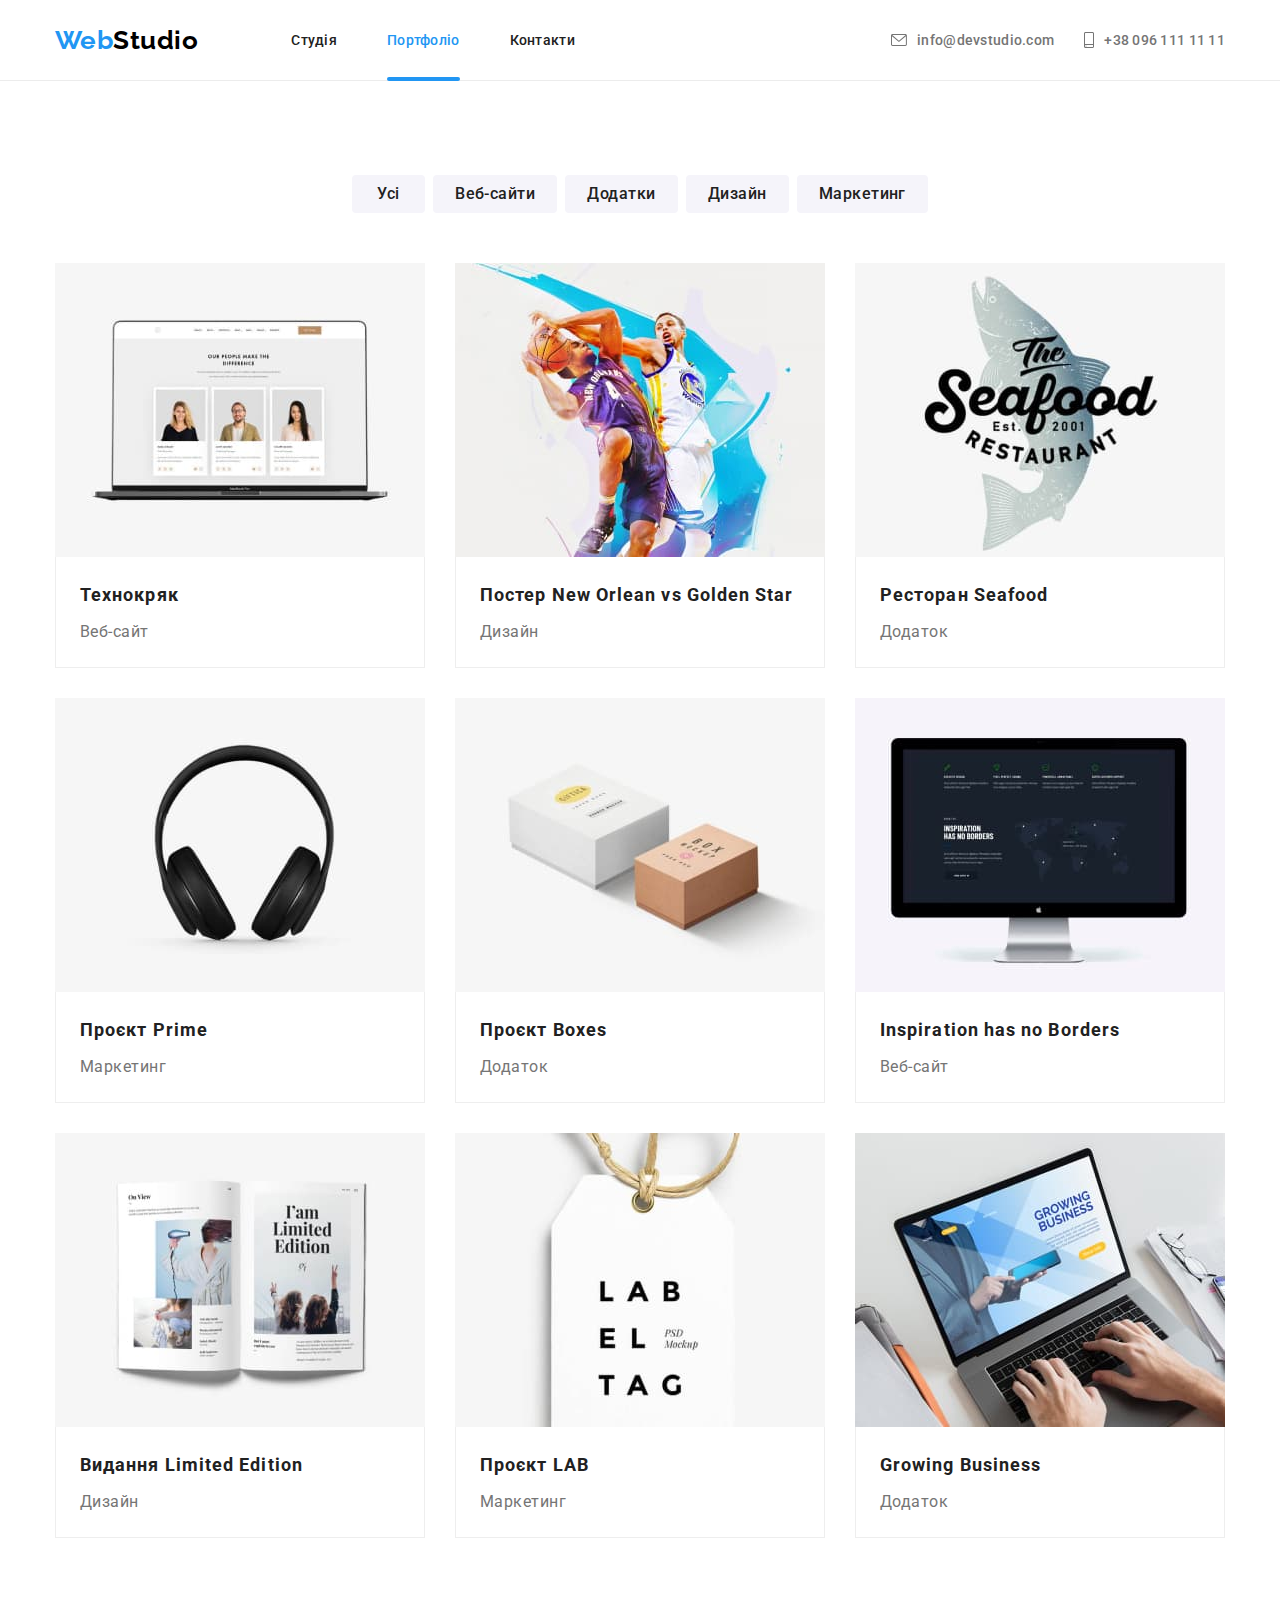
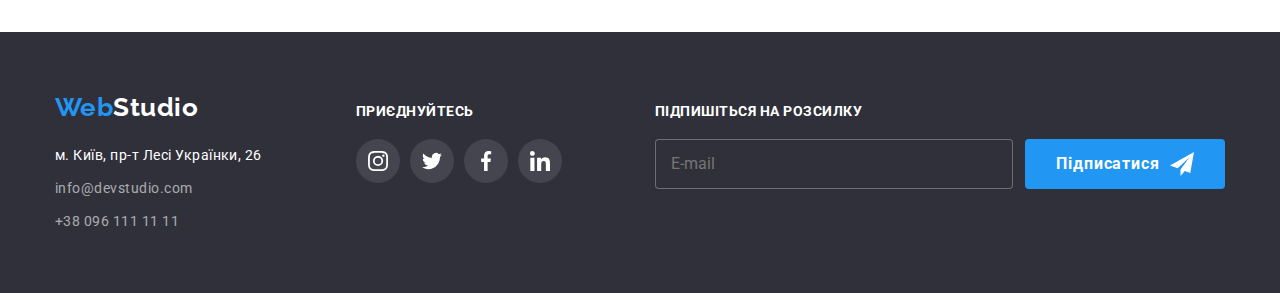
==== commit c0211581: "portfolio mobile menu" ====
--- a/portfolio.html
+++ b/portfolio.html
@@ -19,6 +19,18 @@
     <header class="header">
       <div class="container container--header">
         <a class="logo" href="./index.html">Web<span class="logo--black">Studio</span></a>
+        <button
+          class="menu-toggle js-open-menu"
+          type="button"
+          aria-label="кнопка мобільного меню"
+          aria-expanded="false"
+          aria-controls="mobile-menu"
+          data-menu-button
+        >
+          <svg width="24" height="16">
+            <use class="icon-menu" href="./images/icons.svg#menu"></use>
+          </svg>
+        </button>
         <nav class="navigation">
           <ul class="navigation__container list">
             <li class="navigation__item">
@@ -328,83 +340,85 @@
     <footer class="footer">
       <div class="container">
         <div class="footer__wrapper">
-          <a class="logo" href="./index.html">Web<span class="logo--white">Studio</span></a>
-          <address class="footer__contacts">
-            <ul class="list">
+          <div class="footer__tablet-block">
+            <a class="logo" href="./index.html">Web<span class="logo--white">Studio</span></a>
+            <address class="footer__contacts">
+              <ul class="list">
+                <li>
+                  <a
+                    class="footer__physical"
+                    href="https://goo.gl/maps/CPtrU1FHBa2aNyZL9"
+                    target="_blank"
+                    rel="noopener noreferrer nofollow"
+                    >м. Київ, пр-т Лесі Українки, 26</a
+                  >
+                </li>
+                <li>
+                  <a class="footer__link" href="mailto:info@devstudio.com">info@devstudio.com</a>
+                </li>
+                <li>
+                  <a class="footer__link" href="tel:+380961111111">+38 096 111 11 11</a>
+                </li>
+              </ul>
+            </address>
+          </div>
+          <div class="footer__socials">
+            <p>приєднуйтесь</p>
+            <ul class="social social--dark list">
               <li>
                 <a
-                  class="footer__physical"
-                  href="https://goo.gl/maps/CPtrU1FHBa2aNyZL9"
+                  class="social__link--dark"
+                  aria-label="Instagram"
+                  href=""
                   target="_blank"
                   rel="noopener noreferrer nofollow"
-                  >м. Київ, пр-т Лесі Українки, 26</a
                 >
+                  <svg width="20px" height="20px">
+                    <use href="./images/icons.svg#icon-instagram"></use>
+                  </svg>
+                </a>
               </li>
               <li>
-                <a class="footer__link" href="mailto:info@devstudio.com">info@devstudio.com</a>
+                <a
+                  class="social__link--dark"
+                  aria-label="Twitter"
+                  href=""
+                  target="_blank"
+                  rel="noopener noreferrer nofollow"
+                >
+                  <svg width="20px" height="20px">
+                    <use href="./images/icons.svg#icon-twitter"></use>
+                  </svg>
+                </a>
               </li>
               <li>
-                <a class="footer__link" href="tel:+380961111111">+38 096 111 11 11</a>
+                <a
+                  class="social__link--dark"
+                  aria-label="Facebook"
+                  href=""
+                  target="_blank"
+                  rel="noopener noreferrer nofollow"
+                >
+                  <svg width="20px" height="20px">
+                    <use href="./images/icons.svg#icon-facebook"></use>
+                  </svg>
+                </a>
+              </li>
+              <li>
+                <a
+                  class="social__link--dark"
+                  aria-label="LinkedIn"
+                  href=""
+                  target="_blank"
+                  rel="noopener noreferrer nofollow"
+                >
+                  <svg width="20px" height="20px">
+                    <use href="./images/icons.svg#icon-linkedin"></use>
+                  </svg>
+                </a>
               </li>
             </ul>
-          </address>
-        </div>
-        <div class="footer__socials">
-          <p>приєднуйтесь</p>
-          <ul class="social social--dark list">
-            <li>
-              <a
-                class="social__link--dark"
-                aria-label="Instagram"
-                href=""
-                target="_blank"
-                rel="noopener noreferrer nofollow"
-              >
-                <svg width="20px" height="20px">
-                  <use href="./images/icons.svg#icon-instagram"></use>
-                </svg>
-              </a>
-            </li>
-            <li>
-              <a
-                class="social__link--dark"
-                aria-label="Twitter"
-                href=""
-                target="_blank"
-                rel="noopener noreferrer nofollow"
-              >
-                <svg width="20px" height="20px">
-                  <use href="./images/icons.svg#icon-twitter"></use>
-                </svg>
-              </a>
-            </li>
-            <li>
-              <a
-                class="social__link--dark"
-                aria-label="Facebook"
-                href=""
-                target="_blank"
-                rel="noopener noreferrer nofollow"
-              >
-                <svg width="20px" height="20px">
-                  <use href="./images/icons.svg#icon-facebook"></use>
-                </svg>
-              </a>
-            </li>
-            <li>
-              <a
-                class="social__link--dark"
-                aria-label="LinkedIn"
-                href=""
-                target="_blank"
-                rel="noopener noreferrer nofollow"
-              >
-                <svg width="20px" height="20px">
-                  <use href="./images/icons.svg#icon-linkedin"></use>
-                </svg>
-              </a>
-            </li>
-          </ul>
+          </div>
         </div>
         <div class="subscription">
           <form autocomplete="off" method="POST" action="javascript:void(0);">
@@ -428,5 +442,66 @@
         </div>
       </div>
     </footer>
+
+    <!-- Mobile menu -->
+    <div class="menu-container js-menu-container" id="mobile-menu">
+      <button
+        class="menu-toggle js-close-menu"
+        type="button"
+        aria-label="кнопка мобільного меню"
+        aria-expanded="false"
+        aria-controls="mobile-menu"
+        data-menu-button
+      >
+        <svg width="19" height="19">
+          <use class="icon-close" href="./images/icons.svg#menu-close"></use>
+        </svg>
+      </button>
+      <nav class="mobile-navigation">
+        <ul class="mobile-navigation__container list">
+          <li class="mobile-navigation__item">
+            <a class="mobile-navigation__link current" href="./index.html">Студія</a>
+          </li>
+          <li class="mobile-navigation__item">
+            <a class="mobile-navigation__link" href="./portfolio.html">Портфоліо</a>
+          </li>
+          <li class="mobile-navigation__item">
+            <a class="mobile-navigation__link" href="#">Контакти</a>
+          </li>
+        </ul>
+      </nav>
+      <ul class="mobile-contacts list">
+        <li class="mobile-contacts__item">
+          <a class="mobile-contacts__tel" href="tel:+380961111111"> +38 096 111 11 11</a>
+        </li>
+        <li class="mobile-contacts__item">
+          <a class="mobile-contacts__mail" href="mailto:info@devstudio.com"> info@devstudio.com</a>
+        </li>
+      </ul>
+      <ul class="mobile-social list">
+        <li class="mobile-social__item">
+          <a class="mobile-social__link" href="" target="_blank" rel="noopener noreferrer nofollow"
+            >Instagram</a
+          >
+        </li>
+        <li class="mobile-social__item">
+          <a class="mobile-social__link" href="" target="_blank" rel="noopener noreferrer nofollow"
+            >Twitter</a
+          >
+        </li>
+        <li class="mobile-social__item">
+          <a class="mobile-social__link" href="" target="_blank" rel="noopener noreferrer nofollow"
+            >Facebook</a
+          >
+        </li>
+        <li class="mobile-social__item">
+          <a class="mobile-social__link" href="" target="_blank" rel="noopener noreferrer nofollow"
+            >LinkedIn</a
+          >
+        </li>
+      </ul>
+    </div>
+
+    <script defer src="./js/mobile-menu.js"></script>
   </body>
 </html>
--- a/css/main.min.css
+++ b/css/main.min.css
@@ -1 +1 @@
-/*! modern-normalize v1.1.0 | MIT License | https://github.com/sindresorhus/modern-normalize */*,::before,::after{-webkit-box-sizing:border-box;box-sizing:border-box}html{-moz-tab-size:4;-o-tab-size:4;tab-size:4}html{line-height:1.15;-webkit-text-size-adjust:100%}body{margin:0}body{font-family:system-ui,-apple-system,"Segoe UI",Roboto,Helvetica,Arial,sans-serif,"Apple Color Emoji","Segoe UI Emoji"}hr{height:0;color:inherit}abbr[title]{-webkit-text-decoration:underline dotted;text-decoration:underline dotted}b,strong{font-weight:bolder}code,kbd,samp,pre{font-family:ui-monospace,SFMono-Regular,Consolas,"Liberation Mono",Menlo,monospace;font-size:1em}small{font-size:80%}sub,sup{font-size:75%;line-height:0;position:relative;vertical-align:baseline}sub{bottom:-0.25em}sup{top:-0.5em}table{text-indent:0;border-color:inherit}button,input,optgroup,select,textarea{font-family:inherit;font-size:100%;line-height:1.15;margin:0}button,select{text-transform:none}button,[type=button],[type=reset],[type=submit]{-webkit-appearance:button}::-moz-focus-inner{border-style:none;padding:0}:-moz-focusring{outline:1px dotted ButtonText}:-moz-ui-invalid{box-shadow:none}legend{padding:0}progress{vertical-align:baseline}::-webkit-inner-spin-button,::-webkit-outer-spin-button{height:auto}[type=search]{-webkit-appearance:textfield;outline-offset:-2px}::-webkit-search-decoration{-webkit-appearance:none}::-webkit-file-upload-button{-webkit-appearance:button;font:inherit}summary{display:list-item}h1,h2,h3,h4,h5,h6,p{margin:0}.list{list-style:none;padding:0;margin:0}.visually-hidden{position:absolute;white-space:nowrap;width:1px;height:1px;overflow:hidden;border:0;padding:0;clip:rect(0 0 0 0);-webkit-clip-path:inset(50%);clip-path:inset(50%);margin:-1px}body{background-color:#fff;color:#757575;font-family:"Roboto",sans-serif;letter-spacing:.03em;margin:0}img{display:block;max-width:100%;height:auto}.container{display:-webkit-box;display:-ms-flexbox;display:flex;-webkit-box-align:center;-ms-flex-align:center;align-items:center;-webkit-box-orient:vertical;-webkit-box-direction:normal;-ms-flex-direction:column;flex-direction:column;width:1200px;margin-left:auto;margin-right:auto;padding-left:15px;padding-right:15px}.section{padding-top:94px;padding-bottom:94px}.title{margin-bottom:50px;text-align:center;font-size:36px;line-height:1.1666666667;color:#212121}.logo{font-family:Raleway,sans-serif;color:#2196f3;text-decoration:none;font-weight:700;font-size:26px;line-height:1.1923076923}.logo .logo--black{color:#000}.logo .logo--white{color:#fff}.header{border:1px solid #ececec}.container--header{-webkit-box-orient:horizontal;-webkit-box-direction:normal;-ms-flex-direction:row;flex-direction:row}.navigation{margin-left:93px}.navigation__container{display:-webkit-box;display:-ms-flexbox;display:flex}.navigation__item+.navigation__item{margin-left:50px}.navigation__link,.contacts__link{position:relative;display:-webkit-box;display:-ms-flexbox;display:flex;-webkit-box-align:center;-ms-flex-align:center;align-items:center;padding-top:32px;padding-bottom:32px;text-decoration:none;font-weight:500;font-size:14px;line-height:1.1428571429;letter-spacing:.02em;color:#212121;-webkit-transition:color 250ms cubic-bezier(0.4, 0, 0.2, 1);transition:color 250ms cubic-bezier(0.4, 0, 0.2, 1)}.navigation__link.current{position:relative;color:#2196f3}.navigation__link:not(.current):hover::after,.navigation__link:not(.current):focus::after{opacity:1;-webkit-transform:scaleX(1);transform:scaleX(1)}.navigation__link:hover,.navigation__link:focus{color:#2196f3}.navigation__link:not(.current)::after,.contacts__link::after{position:absolute;left:0;bottom:-1px;content:"";display:block;width:100%;height:4px;background-color:#2196f3;border-radius:2px;opacity:0;-webkit-transform:scaleX(0);transform:scaleX(0);-webkit-transition:opacity 400ms cubic-bezier(0.4, 0, 0.2, 1),-webkit-transform 400ms cubic-bezier(0.4, 0, 0.2, 1);transition:opacity 400ms cubic-bezier(0.4, 0, 0.2, 1),-webkit-transform 400ms cubic-bezier(0.4, 0, 0.2, 1);transition:opacity 400ms cubic-bezier(0.4, 0, 0.2, 1),transform 400ms cubic-bezier(0.4, 0, 0.2, 1);transition:opacity 400ms cubic-bezier(0.4, 0, 0.2, 1),transform 400ms cubic-bezier(0.4, 0, 0.2, 1),-webkit-transform 400ms cubic-bezier(0.4, 0, 0.2, 1)}.current::after{position:absolute;left:0;bottom:-1px;content:"";display:block;width:100%;height:4px;background-color:#2196f3;border-radius:2px}.contacts{display:-webkit-box;display:-ms-flexbox;display:flex;margin-left:auto}.contacts__icon{margin-right:10px;fill:currentColor}.contacts__item+.contacts__item{margin-left:30px}.contacts__link{color:#757575}.contacts__link:hover,.contacts__link:focus{color:#2196f3}.contacts__link:hover::after,.contacts__link:focus::after{opacity:1;-webkit-transform:scaleX(1);transform:scaleX(1)}.hero{margin:0 auto;padding:0}.hero__overlay{display:block;margin-left:auto;margin-right:auto;max-width:1600px;max-height:600px;padding-top:200px;padding-bottom:200px;background-color:#2f303a;background-image:-webkit-gradient(linear, left top, right top, from(rgba(47, 48, 58, 0.4)), to(rgba(47, 48, 58, 0.4))),url("../images/hero_img.jpg");background-image:linear-gradient(to right, rgba(47, 48, 58, 0.4), rgba(47, 48, 58, 0.4)),url("../images/hero_img.jpg");background-size:cover;background-position:center;background-repeat:no-repeat}.hero__text{max-width:696px;margin-top:0;margin-bottom:30px;margin-left:auto;margin-right:auto;text-align:center;font-weight:900;font-size:44px;line-height:1.3636363636;letter-spacing:.06em;text-transform:uppercase;color:#fff}.button{text-align:center;font-family:inherit;cursor:pointer}.subscription-button{padding:10px 32px;font-weight:700;font-size:16px;line-height:1.875;letter-spacing:.06em;min-width:216px;border:0;border-radius:4px;-webkit-transition:background-color 250ms cubic-bezier(0.4, 0, 0.2, 1);transition:background-color 250ms cubic-bezier(0.4, 0, 0.2, 1);color:#fff;background-color:#2196f3}.subscription-button:hover,.subscription-button:focus{background-color:#188ce8}.advantages__heder{font-size:14px;line-height:1.1428571429;text-transform:uppercase;color:#212121}.advantages__list{display:-webkit-box;display:-ms-flexbox;display:flex}.advantages__text{margin-top:10px;font-size:14px;line-height:1.7142857143}.advantages__item{width:270px}.advantages__item+.advantages__item{margin-left:30px}.advantages__bg{display:-webkit-box;display:-ms-flexbox;display:flex;-webkit-box-pack:center;-ms-flex-pack:center;justify-content:center;-webkit-box-align:center;-ms-flex-align:center;align-items:center;margin-bottom:30px;width:270px;height:120px;border-radius:4px;background-color:#f5f4fa}.specialization{padding-top:0}.specialization__list{display:-webkit-box;display:-ms-flexbox;display:flex;-ms-flex-wrap:wrap;flex-wrap:wrap}.specialization__item{position:relative}.specialization__item+.specialization__item{margin-left:30px}.specialization__overlay{position:absolute;display:-webkit-box;display:-ms-flexbox;display:flex;-webkit-box-pack:center;-ms-flex-pack:center;justify-content:center;-webkit-box-align:center;-ms-flex-align:center;align-items:center;bottom:0;right:0;width:100%;height:70px;background-color:rgba(47,48,58,.8)}.specialization__text{font-weight:700;font-size:14px;line-height:1.1428571429;text-transform:uppercase;color:#fff}.command__list{display:-webkit-box;display:-ms-flexbox;display:flex;-ms-flex-wrap:wrap;flex-wrap:wrap}.command__bg{background-color:#f5f4fa}.command__item+.command__item{margin-left:30px}.card{background-color:#fff;border-radius:0px 0px 4px 4px;-webkit-box-shadow:0px 1px 3px rgba(0,0,0,.12),0px 1px 1px rgba(0,0,0,.14),0px 2px 1px rgba(0,0,0,.2);box-shadow:0px 1px 3px rgba(0,0,0,.12),0px 1px 1px rgba(0,0,0,.14),0px 2px 1px rgba(0,0,0,.2)}.card__content{padding-top:30px;padding-bottom:30px}.card__person{margin-bottom:10px;color:#212121;font-weight:500}.card__text{text-align:center;font-size:16px;line-height:1.1875}.social li+li{margin-left:10px}.social{display:-webkit-box;display:-ms-flexbox;display:flex;-webkit-box-pack:center;-ms-flex-pack:center;justify-content:center;margin-top:16px}.social__link{display:-webkit-box;display:-ms-flexbox;display:flex;-webkit-box-pack:center;-ms-flex-pack:center;justify-content:center;-webkit-box-align:center;-ms-flex-align:center;align-items:center;width:44px;height:44px;border-radius:50%;-webkit-transition:background-color 500ms cubic-bezier(0.4, 0, 0.2, 1),fill 250ms cubic-bezier(0.4, 0, 0.2, 1);transition:background-color 500ms cubic-bezier(0.4, 0, 0.2, 1),fill 250ms cubic-bezier(0.4, 0, 0.2, 1);background-color:#fff;fill:#afb1b8}.social__link:hover,.social__link:focus{background-color:#2196f3;fill:#fff}.clients__list{display:-webkit-box;display:-ms-flexbox;display:flex;-webkit-box-pack:center;-ms-flex-pack:center;justify-content:center;gap:30px}.clients_link{display:-webkit-box;display:-ms-flexbox;display:flex;-webkit-box-pack:center;-ms-flex-pack:center;justify-content:center;-webkit-box-align:center;-ms-flex-align:center;align-items:center;width:170px;height:92px;border:1px solid #afb1b8;border-radius:4px;fill:#afb1b8;-webkit-transition:border-color 250ms cubic-bezier(0.4, 0, 0.2, 1),fill 250ms cubic-bezier(0.4, 0, 0.2, 1);transition:border-color 250ms cubic-bezier(0.4, 0, 0.2, 1),fill 250ms cubic-bezier(0.4, 0, 0.2, 1)}.clients_link:hover,.clients_link:focus{fill:#2196f3;border-color:#2196f3}.footer{display:-webkit-box;display:-ms-flexbox;display:flex;padding-top:60px;padding-bottom:60px;background-color:#2f303a}.footer .container{-webkit-box-orient:horizontal;-webkit-box-direction:normal;-ms-flex-direction:row;flex-direction:row;-webkit-box-align:start;-ms-flex-align:start;align-items:flex-start;-webkit-box-align:baseline;-ms-flex-align:baseline;align-items:baseline}.footer__contacts{margin-right:70px;margin-top:20px}.footer__contacts ul li:not(:first-child){margin-top:9px}.footer__socials{margin-right:93px}.footer__socials,.subscription{color:#fff;font-size:14px;line-height:1.1428571429;text-transform:uppercase;font-weight:bold}.footer__physical,.footer__link{text-decoration:none;font-style:normal;font-size:14px;line-height:1.7142857143}.footer__physical{width:231px;display:inline-block;color:#fff}.footer__link{display:inline-block;color:rgba(255,255,255,.6);-webkit-transition:color 250ms cubic-bezier(0.4, 0, 0.2, 1);transition:color 250ms cubic-bezier(0.4, 0, 0.2, 1)}.footer__link:hover,.footer__link:focus{color:#2196f3}.social--dark{margin-top:20px}.social__link--dark{display:-webkit-box;display:-ms-flexbox;display:flex;-webkit-box-pack:center;-ms-flex-pack:center;justify-content:center;-webkit-box-align:center;-ms-flex-align:center;align-items:center;width:44px;height:44px;border-radius:50%;-webkit-transition:background-color 500ms cubic-bezier(0.4, 0, 0.2, 1),fill 250ms cubic-bezier(0.4, 0, 0.2, 1);transition:background-color 500ms cubic-bezier(0.4, 0, 0.2, 1),fill 250ms cubic-bezier(0.4, 0, 0.2, 1);background-color:rgba(255,255,255,.1);fill:#fff}.social__link--dark:hover,.social__link--dark:focus{background-color:#2196f3;fill:#fff}.subscription__label{display:block;margin-bottom:20px}.subscription__input{display:-webkit-box;display:-ms-flexbox;display:flex;width:358px;height:50px;padding:16px 15px;margin-right:12px;font-size:16px;line-height:.8;color:rgba(255,255,255,.6);border:1px solid rgba(255,255,255,.3);border-radius:4px;background-color:#2f303a}.footer__subscription-button{display:-webkit-inline-box;display:-ms-inline-flexbox;display:inline-flex;-webkit-box-pack:center;-ms-flex-pack:center;justify-content:center;-webkit-box-align:center;-ms-flex-align:center;align-items:center;min-width:200px;gap:10px;padding:10px 28px}.subscription__wrapper{display:-webkit-box;display:-ms-flexbox;display:flex}.backdrop{position:fixed;top:0;left:0;width:100%;height:100%;background-color:rgba(0,0,0,.2);opacity:1;-webkit-transition:opacity 400ms cubic-bezier(0.4, 0, 0.2, 1),visibility 400ms cubic-bezier(0.4, 0, 0.2, 1);transition:opacity 400ms cubic-bezier(0.4, 0, 0.2, 1),visibility 400ms cubic-bezier(0.4, 0, 0.2, 1)}.backdrop.is-hidden{opacity:0;pointer-events:none;visibility:hidden}.backdrop.is-hidden .modal{-webkit-transform:translateX(-50%) scale(0.1);transform:translateX(-50%) scale(0.1)}.modal{position:absolute;left:50%;top:221px;min-width:528px;min-height:581px;padding:40px;background:#fff;-webkit-box-shadow:0px 1px 3px rgba(0,0,0,.12),0px 1px 1px rgba(0,0,0,.14),0px 2px 1px rgba(0,0,0,.2);box-shadow:0px 1px 3px rgba(0,0,0,.12),0px 1px 1px rgba(0,0,0,.14),0px 2px 1px rgba(0,0,0,.2);border-radius:4px;-webkit-transform:translateX(-50%) scale(1);transform:translateX(-50%) scale(1);-webkit-transition:-webkit-transform 400ms cubic-bezier(0.4, 0, 0.2, 1);transition:-webkit-transform 400ms cubic-bezier(0.4, 0, 0.2, 1);transition:transform 400ms cubic-bezier(0.4, 0, 0.2, 1);transition:transform 400ms cubic-bezier(0.4, 0, 0.2, 1), -webkit-transform 400ms cubic-bezier(0.4, 0, 0.2, 1)}.modal__close-button{position:absolute;right:8px;top:8px;display:-webkit-box;display:-ms-flexbox;display:flex;padding:0;width:30px;height:30px;background-color:#fff;border:1px solid rgba(0,0,0,.1);border-radius:50%;cursor:pointer;fill:#000}.modal__close-button:hover{fill:#2196f3}.subscription-form__title{font-weight:700;font-size:20px;line-height:1.15;text-align:center;letter-spacing:.03em;color:#212121;margin-bottom:12px}.subscription-form__label{display:block;margin-bottom:4px;font-size:12px;line-height:1.1666666667;letter-spacing:.01em;color:#757575}.subscription-form__field{position:relative;margin-bottom:10px}.subscription-form__field--bottom{margin-bottom:20px}.subscription-form__input{display:block;-webkit-box-sizing:border-box;box-sizing:border-box;padding-left:42px;width:448px;height:40px;border:1px solid rgba(33,33,33,.2);border-radius:4px;-webkit-transition:border 250ms cubic-bezier(0.4, 0, 0.2, 1);transition:border 250ms cubic-bezier(0.4, 0, 0.2, 1)}.subscription-form__input:focus-within{border:1px solid #2196f3;outline:none}.subscription-form__input:focus-within+.subscription-form__icon{fill:#2196f3}.subscription-form__comment{padding:12px 16px;height:120px;resize:none}.subscription-form__comment:not(:focus-within){font-size:12px;line-height:1.1666666667;letter-spacing:.01em;color:rgba(117,117,117,.5)}.subscription-form__icon{position:absolute;top:50%;left:15px;-webkit-transform:translateY(-50%);transform:translateY(-50%);-webkit-transition:fill 250ms cubic-bezier(0.4, 0, 0.2, 1);transition:fill 250ms cubic-bezier(0.4, 0, 0.2, 1)}.subscription-form__checkbox-icon{width:16px;height:15px;border:2px solid #212121;border-radius:2px}.subscription-form__checkbox:focus+.subscription-form__checkbox-icon{outline:1px solid #2196f3}.subscription-form__checkbox:checked+.subscription-form__checkbox-icon{border-color:#2196f3;background-color:#2196f3;background-image:url("../images/check_mark.svg");background-size:contain;background-origin:border-box}.subscription-form__agreement{display:-webkit-box;display:-ms-flexbox;display:flex;-webkit-box-pack:center;-ms-flex-pack:center;justify-content:center;margin-bottom:30px}.subscription-form__license{display:-webkit-box;display:-ms-flexbox;display:flex;-webkit-box-pack:center;-ms-flex-pack:center;justify-content:center;-webkit-box-align:center;-ms-flex-align:center;align-items:center;gap:8px;font-size:14px;line-height:1.7142857143;letter-spacing:.03em;color:#757575}.subscription-form__policy{color:#2196f3}.modal__button{display:block;min-width:200px;margin:0 auto;-webkit-box-shadow:0px 4px 4px rgba(0,0,0,.15);box-shadow:0px 4px 4px rgba(0,0,0,.15)}.filter{display:-webkit-box;display:-ms-flexbox;display:flex;-webkit-box-pack:center;-ms-flex-pack:center;justify-content:center;margin-bottom:50px}.filter__item+.filter__item{margin-left:8px}.filter__button{min-width:73px;padding:6px 22px;font-weight:500;font-size:16px;line-height:1.625;letter-spacing:.03em;border:0;border-radius:4px;-webkit-transition:color 250ms cubic-bezier(0.4, 0, 0.2, 1),background-color 250ms cubic-bezier(0.4, 0, 0.2, 1),-webkit-box-shadow 250ms cubic-bezier(0.4, 0, 0.2, 1);transition:color 250ms cubic-bezier(0.4, 0, 0.2, 1),background-color 250ms cubic-bezier(0.4, 0, 0.2, 1),-webkit-box-shadow 250ms cubic-bezier(0.4, 0, 0.2, 1);transition:color 250ms cubic-bezier(0.4, 0, 0.2, 1),background-color 250ms cubic-bezier(0.4, 0, 0.2, 1),box-shadow 250ms cubic-bezier(0.4, 0, 0.2, 1);transition:color 250ms cubic-bezier(0.4, 0, 0.2, 1),background-color 250ms cubic-bezier(0.4, 0, 0.2, 1),box-shadow 250ms cubic-bezier(0.4, 0, 0.2, 1),-webkit-box-shadow 250ms cubic-bezier(0.4, 0, 0.2, 1);color:#212121;background-color:#f5f4fa}.filter__item:first-child .filter__button{padding:6px 25px}.filter__button:hover,.filter__button:focus{color:#fff;background-color:#2196f3;-webkit-box-shadow:0px 3px 1px rgba(0,0,0,.1),0px 1px 2px rgba(0,0,0,.08),0px 2px 2px rgba(0,0,0,.12);box-shadow:0px 3px 1px rgba(0,0,0,.1),0px 1px 2px rgba(0,0,0,.08),0px 2px 2px rgba(0,0,0,.12)}.projects{display:-webkit-box;display:-ms-flexbox;display:flex;-ms-flex-wrap:wrap;flex-wrap:wrap;margin-bottom:-30px;margin-right:-30px;font-size:16px;line-height:1.875}.project{margin-right:30px;margin-bottom:30px;width:calc(33.3333333333% - 30px)}.project__title{margin-bottom:4px;color:#212121;font-size:18px;line-height:2;letter-spacing:.06em}.project__link{display:block;color:#757575;text-decoration:none;-webkit-transition:-webkit-box-shadow 250ms cubic-bezier(0.4, 0, 0.2, 1);transition:-webkit-box-shadow 250ms cubic-bezier(0.4, 0, 0.2, 1);transition:box-shadow 250ms cubic-bezier(0.4, 0, 0.2, 1);transition:box-shadow 250ms cubic-bezier(0.4, 0, 0.2, 1), -webkit-box-shadow 250ms cubic-bezier(0.4, 0, 0.2, 1)}.project__link:hover,.project__link:focus{-webkit-box-shadow:0px 1px 1px rgba(0,0,0,.12),0px 4px 4px rgba(0,0,0,.06),1px 4px 6px rgba(0,0,0,.16);box-shadow:0px 1px 1px rgba(0,0,0,.12),0px 4px 4px rgba(0,0,0,.06),1px 4px 6px rgba(0,0,0,.16)}.project__content{padding-top:20px;padding-bottom:20px;padding-left:24px;padding-right:24px;border:1px solid #eee;border-top:0}.project__thumb{position:relative;overflow:hidden}.project__overlay{position:absolute;top:0;width:100%;display:block;padding:63px 24px;font-size:18px;line-height:1.5555555556;color:#fff;background-color:rgba(33,150,243,.9);-webkit-transform:translateY(100%);transform:translateY(100%);-webkit-transition:-webkit-transform 250ms cubic-bezier(0.4, 0, 0.2, 1);transition:-webkit-transform 250ms cubic-bezier(0.4, 0, 0.2, 1);transition:transform 250ms cubic-bezier(0.4, 0, 0.2, 1);transition:transform 250ms cubic-bezier(0.4, 0, 0.2, 1), -webkit-transform 250ms cubic-bezier(0.4, 0, 0.2, 1)}.project__link:hover .project__overlay,.project__link:focus .project__overlay{-webkit-transform:translateY(0);transform:translateY(0)}/*# sourceMappingURL=main.min.css.map */+/*! modern-normalize v1.1.0 | MIT License | https://github.com/sindresorhus/modern-normalize */*,::before,::after{-webkit-box-sizing:border-box;box-sizing:border-box}html{-moz-tab-size:4;-o-tab-size:4;tab-size:4}html{line-height:1.15;-webkit-text-size-adjust:100%}body{margin:0}body{font-family:system-ui,-apple-system,"Segoe UI",Roboto,Helvetica,Arial,sans-serif,"Apple Color Emoji","Segoe UI Emoji"}hr{height:0;color:inherit}abbr[title]{-webkit-text-decoration:underline dotted;text-decoration:underline dotted}b,strong{font-weight:bolder}code,kbd,samp,pre{font-family:ui-monospace,SFMono-Regular,Consolas,"Liberation Mono",Menlo,monospace;font-size:1em}small{font-size:80%}sub,sup{font-size:75%;line-height:0;position:relative;vertical-align:baseline}sub{bottom:-0.25em}sup{top:-0.5em}table{text-indent:0;border-color:inherit}button,input,optgroup,select,textarea{font-family:inherit;font-size:100%;line-height:1.15;margin:0}button,select{text-transform:none}button,[type=button],[type=reset],[type=submit]{-webkit-appearance:button}::-moz-focus-inner{border-style:none;padding:0}:-moz-focusring{outline:1px dotted ButtonText}:-moz-ui-invalid{box-shadow:none}legend{padding:0}progress{vertical-align:baseline}::-webkit-inner-spin-button,::-webkit-outer-spin-button{height:auto}[type=search]{-webkit-appearance:textfield;outline-offset:-2px}::-webkit-search-decoration{-webkit-appearance:none}::-webkit-file-upload-button{-webkit-appearance:button;font:inherit}summary{display:list-item}.mobile-contacts__mail,.mobile-contacts__tel,.mobile-navigation__link{display:block;text-decoration:none;font-weight:500;letter-spacing:.02em;-webkit-transition:color 250ms cubic-bezier(0.4, 0, 0.2, 1);transition:color 250ms cubic-bezier(0.4, 0, 0.2, 1)}.mobile-contacts__mail:hover,.mobile-contacts__tel:hover,.mobile-navigation__link:hover,.mobile-contacts__mail:focus,.mobile-contacts__tel:focus,.mobile-navigation__link:focus{color:#2196f3}h1,h2,h3,h4,h5,h6,p{margin:0}.list{list-style:none;padding:0;margin:0}.visually-hidden{position:absolute;white-space:nowrap;width:1px;height:1px;overflow:hidden;border:0;padding:0;clip:rect(0 0 0 0);-webkit-clip-path:inset(50%);clip-path:inset(50%);margin:-1px}body{background-color:#fff;color:#757575;font-family:"Roboto",sans-serif;letter-spacing:.03em;margin:0}img{display:block;max-width:100%;height:auto}.container{max-width:1200px;margin-left:auto;margin-right:auto;padding-left:15px;padding-right:15px}@media screen and (min-width: 768px){.container{display:-webkit-box;display:-ms-flexbox;display:flex;-webkit-box-align:center;-ms-flex-align:center;align-items:center;-webkit-box-pack:center;-ms-flex-pack:center;justify-content:center;-webkit-box-orient:vertical;-webkit-box-direction:normal;-ms-flex-direction:column;flex-direction:column}}.section{padding-top:60px;padding-bottom:60px}@media screen and (min-width: 1200px){.section{padding-top:94px;padding-bottom:94px}}.title{margin-bottom:50px;text-align:center;font-size:36px;line-height:1.1666666667;color:#212121}.logo{font-family:Raleway,sans-serif;color:#2196f3;text-decoration:none;font-weight:700;font-size:26px;line-height:1.1923076923}.logo .logo--black{color:#000}.logo .logo--white{color:#fff}.header{border-bottom:1px solid #ececec}.container--header{display:-webkit-box;display:-ms-flexbox;display:flex;-webkit-box-align:center;-ms-flex-align:center;align-items:center;-webkit-box-orient:horizontal;-webkit-box-direction:normal;-ms-flex-direction:row;flex-direction:row;-webkit-box-pack:justify;-ms-flex-pack:justify;justify-content:space-between;height:80px}@media screen and (max-width: 767px){.container--header{height:60px;padding-left:15px;padding-right:23px}}.navigation{display:none;margin-left:88px}@media screen and (min-width: 768px){.navigation{display:-webkit-box;display:-ms-flexbox;display:flex}}@media screen and (min-width: 1200px){.navigation{margin-left:93px}}.navigation__container{display:-webkit-box;display:-ms-flexbox;display:flex}.navigation__item+.navigation__item{margin-left:50px}.navigation__link,.contacts__link{position:relative;display:-webkit-box;display:-ms-flexbox;display:flex;-webkit-box-align:center;-ms-flex-align:center;align-items:center;padding-top:32px;padding-bottom:32px;text-decoration:none;font-weight:500;font-size:14px;line-height:1.1428571429;letter-spacing:.02em;color:#212121;-webkit-transition:color 250ms cubic-bezier(0.4, 0, 0.2, 1);transition:color 250ms cubic-bezier(0.4, 0, 0.2, 1)}.contacts{display:none;margin-left:auto}@media screen and (min-width: 768px)and (max-width: 1199px){.contacts{display:-webkit-box;display:-ms-flexbox;display:flex;-webkit-box-orient:vertical;-webkit-box-direction:normal;-ms-flex-direction:column;flex-direction:column;margin-top:21px;margin-bottom:21px}}@media screen and (min-width: 1200px){.contacts{display:-webkit-box;display:-ms-flexbox;display:flex}}.contacts__icon{margin-right:10px;fill:currentColor}@media screen and (max-width: 1199px){.contacts__item+.contacts__item{margin-top:10px}}@media screen and (min-width: 1200px){.contacts__item+.contacts__item{margin-left:30px}}.contacts__link{color:#757575}.contacts__link:hover,.contacts__link:focus{color:#2196f3}.contacts__link:hover::after,.contacts__link:focus::after{opacity:1;-webkit-transform:scaleX(1);transform:scaleX(1)}@media screen and (max-width: 1199px){.contacts__link{padding:0}}.navigation__link.current{position:relative;color:#2196f3}.navigation__link:not(.current):hover::after,.navigation__link:not(.current):focus::after{opacity:1;-webkit-transform:scaleX(1);transform:scaleX(1)}.navigation__link:hover,.navigation__link:focus{color:#2196f3}.navigation__link:not(.current)::after{position:absolute;left:0;bottom:-1px;content:"";display:block;width:100%;height:4px;background-color:#2196f3;border-radius:2px;opacity:0;-webkit-transform:scaleX(0);transform:scaleX(0);-webkit-transition:opacity 400ms cubic-bezier(0.4, 0, 0.2, 1),-webkit-transform 400ms cubic-bezier(0.4, 0, 0.2, 1);transition:opacity 400ms cubic-bezier(0.4, 0, 0.2, 1),-webkit-transform 400ms cubic-bezier(0.4, 0, 0.2, 1);transition:opacity 400ms cubic-bezier(0.4, 0, 0.2, 1),transform 400ms cubic-bezier(0.4, 0, 0.2, 1);transition:opacity 400ms cubic-bezier(0.4, 0, 0.2, 1),transform 400ms cubic-bezier(0.4, 0, 0.2, 1),-webkit-transform 400ms cubic-bezier(0.4, 0, 0.2, 1)}.current::after{position:absolute;left:0;bottom:-1px;content:"";display:block;width:100%;height:4px;background-color:#2196f3;border-radius:2px}@media screen and (min-width: 1200px){.contacts__link::after{position:absolute;left:0;bottom:-1px;content:"";display:block;width:100%;height:4px;background-color:#2196f3;border-radius:2px;opacity:0;-webkit-transform:scaleX(0);transform:scaleX(0);-webkit-transition:opacity 400ms cubic-bezier(0.4, 0, 0.2, 1),-webkit-transform 400ms cubic-bezier(0.4, 0, 0.2, 1);transition:opacity 400ms cubic-bezier(0.4, 0, 0.2, 1),-webkit-transform 400ms cubic-bezier(0.4, 0, 0.2, 1);transition:opacity 400ms cubic-bezier(0.4, 0, 0.2, 1),transform 400ms cubic-bezier(0.4, 0, 0.2, 1);transition:opacity 400ms cubic-bezier(0.4, 0, 0.2, 1),transform 400ms cubic-bezier(0.4, 0, 0.2, 1),-webkit-transform 400ms cubic-bezier(0.4, 0, 0.2, 1)}}.menu-toggle{display:-webkit-inline-box;display:-ms-inline-flexbox;display:inline-flex;margin:0;padding:0;fill:#212121;background-color:rgba(0,0,0,0);border:rgba(0,0,0,0);cursor:pointer}.menu-toggle:hover,.menu-toggle:focus{fill:#2196f3}@media screen and (min-width: 768px){.menu-toggle{display:none}}.menu-container{position:fixed;top:0;left:0;width:100vw;min-height:100vh;padding:48px 40px;display:-webkit-box;display:-ms-flexbox;display:flex;-webkit-box-orient:vertical;-webkit-box-direction:normal;-ms-flex-direction:column;flex-direction:column;-ms-flex-pack:distribute;justify-content:space-around;background-color:#fff;z-index:999;-webkit-transform:translateX(100%);transform:translateX(100%);-webkit-transition:-webkit-transform 250ms ease-in-out;transition:-webkit-transform 250ms ease-in-out;transition:transform 250ms ease-in-out;transition:transform 250ms ease-in-out, -webkit-transform 250ms ease-in-out}.menu-container.is-open{-webkit-transform:translateX(0);transform:translateX(0)}.menu-container .menu-toggle{position:absolute;top:21px;right:25px}.mobile-navigation__item:not(:last-child){padding-bottom:32px}.mobile-navigation__link{font-size:40px;line-height:1.175;color:#212121}.mobile-navigation__link.current{color:#2196f3}.mobile-contacts{display:-webkit-box;display:-ms-flexbox;display:flex;-webkit-box-orient:vertical;-webkit-box-direction:normal;-ms-flex-direction:column;flex-direction:column}.mobile-contacts__item:not(:last-child){padding-bottom:32px}.mobile-contacts__tel{font-size:34px;line-height:1.1764705882;color:#757575}@media screen and (max-width: 378px){.mobile-contacts__tel{font-size:24px;line-height:1.1666666667}}.mobile-contacts__mail{color:#757575;font-size:24px;line-height:1.1666666667}.mobile-social{display:-webkit-box;display:-ms-flexbox;display:flex;-ms-flex-wrap:wrap;flex-wrap:wrap;margin-right:-10px;margin-bottom:-10px}.mobile-social__item{margin-right:10px;margin-bottom:10px}.mobile-social__item:not(:first-child){border-left:1px solid rgba(33,33,33,.2)}.mobile-social__item:not(:first-child){padding-left:10px}.mobile-social__link{text-decoration:none;font-weight:500;letter-spacing:.02em;font-size:18px;line-height:1.2222222222;color:#2196f3}@media screen and (max-width: 378px){.mobile-social__link{font-size:10px;line-height:1.2}}.hero{-ms-flex-preferred-size:480px;flex-basis:480px;height:400px;margin:0 auto;padding:118px 60px;background-image:-webkit-gradient(linear, left top, right top, from(rgba(47, 48, 58, 0.4)), to(rgba(47, 48, 58, 0.4))),url("../images/hero/hero_img_480.jpg");background-image:linear-gradient(to right, rgba(47, 48, 58, 0.4), rgba(47, 48, 58, 0.4)),url("../images/hero/hero_img_480.jpg");background-position:center;background-size:cover;background-repeat:no-repeat}@media screen and (max-width: 429px){.hero{padding:80px 60px}}@media screen and (min-device-pixel-ratio: 2),screen and (-webkit-min-device-pixel-ratio: 2),screen and (min-resolution: 192dpi),screen and (min-resolution: 2dppx){.hero{background-image:-webkit-gradient(linear, left top, right top, from(rgba(47, 48, 58, 0.4)), to(rgba(47, 48, 58, 0.4))),url("../images/hero/hero_img_480@2x.jpg");background-image:linear-gradient(to right, rgba(47, 48, 58, 0.4), rgba(47, 48, 58, 0.4)),url("../images/hero/hero_img_480@2x.jpg")}}@media screen and (min-width: 481px){.hero{max-width:768px;background-image:-webkit-gradient(linear, left top, right top, from(rgba(47, 48, 58, 0.4)), to(rgba(47, 48, 58, 0.4))),url("../images/hero/hero_img_768.jpg");background-image:linear-gradient(to right, rgba(47, 48, 58, 0.4), rgba(47, 48, 58, 0.4)),url("../images/hero/hero_img_768.jpg");background-size:cover}}@media screen and (min-width: 481px)and (min-device-pixel-ratio: 2),screen and (min-width: 481px)and (-webkit-min-device-pixel-ratio: 2),screen and (min-width: 481px)and (min-resolution: 192dpi),screen and (min-width: 481px)and (min-resolution: 2dppx){.hero{background-image:-webkit-gradient(linear, left top, right top, from(rgba(47, 48, 58, 0.4)), to(rgba(47, 48, 58, 0.4))),url("../images/hero/hero_img_768@2x.jpg");background-image:linear-gradient(to right, rgba(47, 48, 58, 0.4), rgba(47, 48, 58, 0.4)),url("../images/hero/hero_img_768@2x.jpg")}}@media screen and (min-width: 1200px){.hero{display:block;margin-left:auto;margin-right:auto;max-width:1600px;height:600px;padding-top:200px;padding-bottom:200px;background-color:#2f303a;background-image:-webkit-gradient(linear, left top, right top, from(rgba(47, 48, 58, 0.4)), to(rgba(47, 48, 58, 0.4))),url("../images/hero/hero_img.jpg");background-image:linear-gradient(to right, rgba(47, 48, 58, 0.4), rgba(47, 48, 58, 0.4)),url("../images/hero/hero_img.jpg");background-size:cover;background-position:center;background-repeat:no-repeat}}@media screen and (min-width: 1200px)and (min-device-pixel-ratio: 2),screen and (min-width: 1200px)and (-webkit-min-device-pixel-ratio: 2),screen and (min-width: 1200px)and (min-resolution: 192dpi),screen and (min-width: 1200px)and (min-resolution: 2dppx){.hero{background-image:-webkit-gradient(linear, left top, right top, from(rgba(47, 48, 58, 0.4)), to(rgba(47, 48, 58, 0.4))),url("../images/hero/hero_img@2x.jpg");background-image:linear-gradient(to right, rgba(47, 48, 58, 0.4), rgba(47, 48, 58, 0.4)),url("../images/hero/hero_img@2x.jpg")}}@media screen and (max-width: 1199px){.hero__container{display:-webkit-box;display:-ms-flexbox;display:flex;-webkit-box-align:center;-ms-flex-align:center;align-items:center;-webkit-box-pack:center;-ms-flex-pack:center;justify-content:center;-webkit-box-orient:vertical;-webkit-box-direction:normal;-ms-flex-direction:column;flex-direction:column;max-width:480px;padding-left:0px;padding-right:0px}}.hero__text{max-width:696px;margin-top:0;margin-bottom:30px;margin-left:auto;margin-right:auto;text-align:center;font-weight:900;font-size:26px;line-height:1.6153846154;letter-spacing:.06em;text-transform:uppercase;color:#fff}@media screen and (max-width: 429px){.hero__text{font-size:24px;line-height:1.5833333333}}@media screen and (min-width: 1200px){.hero__text{font-size:44px;line-height:1.3636363636}}.button{text-align:center;font-family:inherit;cursor:pointer}.subscription-button{padding:10px 32px;font-weight:700;font-size:16px;line-height:1.875;letter-spacing:.06em;min-width:216px;border:0;border-radius:4px;-webkit-transition:background-color 250ms cubic-bezier(0.4, 0, 0.2, 1);transition:background-color 250ms cubic-bezier(0.4, 0, 0.2, 1);color:#fff;background-color:#2196f3}.subscription-button:hover,.subscription-button:focus{background-color:#188ce8}@media screen and (max-width: 767px){.subscription-button{min-width:200px;padding:10px 16px}}.advantages__text{margin-top:10px;font-size:14px;line-height:1.7142857143}.advantages__item{max-width:450px}.advantages__item:not(:last-child){margin-bottom:30px}@media screen and (min-width: 768px)and (max-width: 1199px){.advantages__item{max-width:354px;margin-right:30px;margin-bottom:30px}}@media screen and (min-width: 1200px){.advantages__item{width:270px}.advantages__item+.advantages__item{margin-left:30px}}.advantages__bg{display:-webkit-box;display:-ms-flexbox;display:flex;-webkit-box-pack:center;-ms-flex-pack:center;justify-content:center;-webkit-box-align:center;-ms-flex-align:center;align-items:center;margin-bottom:30px;max-width:450px;height:120px;border-radius:4px;background-color:#f5f4fa}@media screen and (min-width: 768px)and (max-width: 1199px){.advantages__bg{max-width:354px}}@media screen and (min-width: 1200px){.advantages__bg{width:270px}}.advantages__list{display:-webkit-box;display:-ms-flexbox;display:flex;-ms-flex-wrap:wrap;flex-wrap:wrap;-webkit-box-align:center;-ms-flex-align:center;align-items:center;-webkit-box-pack:center;-ms-flex-pack:center;justify-content:center}@media screen and (min-width: 768px)and (max-width: 1199px){.advantages__list{margin-right:-30px;margin-bottom:-30px}}@media screen and (min-width: 1200px){.advantages__list{-webkit-box-align:start;-ms-flex-align:start;align-items:flex-start}}.advantages__heder{font-size:14px;line-height:1.1428571429;text-transform:uppercase;color:#212121}@media screen and (max-width: 767px){.advantages__heder{text-align:center}}.specialization{padding-top:0}@media screen and (max-width: 1199px){.specialization{display:none}}.specialization__list{display:-webkit-box;display:-ms-flexbox;display:flex;-ms-flex-wrap:wrap;flex-wrap:wrap}.specialization__item{position:relative}.specialization__item+.specialization__item{margin-left:30px}.specialization__overlay{position:absolute;display:-webkit-box;display:-ms-flexbox;display:flex;-webkit-box-pack:center;-ms-flex-pack:center;justify-content:center;-webkit-box-align:center;-ms-flex-align:center;align-items:center;bottom:0;right:0;width:100%;height:70px;background-color:rgba(47,48,58,.8)}.specialization__text{font-weight:700;font-size:14px;line-height:1.1428571429;text-transform:uppercase;color:#fff}.command__list{display:-webkit-box;display:-ms-flexbox;display:flex;-ms-flex-wrap:wrap;flex-wrap:wrap;-webkit-box-pack:center;-ms-flex-pack:center;justify-content:center;margin-bottom:-30px}@media screen and (min-width: 768px){.command__list{margin-right:-30px}}.command__bg{background-color:#f5f4fa}.command__item{margin-bottom:30px}@media screen and (min-width: 768px){.command__item{margin-right:30px}}.card{background-color:#fff;border-radius:0px 0px 4px 4px;-webkit-box-shadow:0px 1px 3px rgba(0,0,0,.12),0px 1px 1px rgba(0,0,0,.14),0px 2px 1px rgba(0,0,0,.2);box-shadow:0px 1px 3px rgba(0,0,0,.12),0px 1px 1px rgba(0,0,0,.14),0px 2px 1px rgba(0,0,0,.2)}.card__content{padding-top:30px;padding-bottom:30px}.card__person{margin-bottom:10px;color:#212121;font-weight:500}.card__text{text-align:center;font-size:16px;line-height:1.1875}.social li+li{margin-left:10px}.social{display:-webkit-box;display:-ms-flexbox;display:flex;-webkit-box-pack:center;-ms-flex-pack:center;justify-content:center;margin-top:16px}.social__link{display:-webkit-box;display:-ms-flexbox;display:flex;-webkit-box-pack:center;-ms-flex-pack:center;justify-content:center;-webkit-box-align:center;-ms-flex-align:center;align-items:center;width:44px;height:44px;border-radius:50%;-webkit-transition:background-color 500ms cubic-bezier(0.4, 0, 0.2, 1),fill 250ms cubic-bezier(0.4, 0, 0.2, 1);transition:background-color 500ms cubic-bezier(0.4, 0, 0.2, 1),fill 250ms cubic-bezier(0.4, 0, 0.2, 1);background-color:#fff;fill:#afb1b8}.social__link:hover,.social__link:focus{background-color:#2196f3;fill:#fff}.clients__list{display:-webkit-box;display:-ms-flexbox;display:flex;-ms-flex-wrap:wrap;flex-wrap:wrap;-webkit-box-pack:center;-ms-flex-pack:center;justify-content:center;gap:30px}.clients_link{display:-webkit-box;display:-ms-flexbox;display:flex;-webkit-box-pack:center;-ms-flex-pack:center;justify-content:center;-webkit-box-align:center;-ms-flex-align:center;align-items:center;width:210px;height:92px;border:1px solid #afb1b8;border-radius:4px;fill:#afb1b8;-webkit-transition:border-color 250ms cubic-bezier(0.4, 0, 0.2, 1),fill 250ms cubic-bezier(0.4, 0, 0.2, 1);transition:border-color 250ms cubic-bezier(0.4, 0, 0.2, 1),fill 250ms cubic-bezier(0.4, 0, 0.2, 1)}.clients_link:hover,.clients_link:focus{fill:#2196f3;border-color:#2196f3}@media screen and (min-width: 768px)and (max-width: 1199px){.clients_link{width:226px;height:92px}}@media screen and (min-width: 1200px){.clients_link{width:170px;height:92px}}.footer{padding-top:60px;padding-bottom:60px;background-color:#2f303a}.footer .container{text-align:center}@media screen and (min-width: 1200px){.footer .container{-webkit-box-orient:horizontal;-webkit-box-direction:normal;-ms-flex-direction:row;flex-direction:row;-webkit-box-align:baseline;-ms-flex-align:baseline;align-items:baseline}}@media screen and (min-width: 768px){.footer__wrapper{display:-webkit-box;display:-ms-flexbox;display:flex;-webkit-box-align:baseline;-ms-flex-align:baseline;align-items:baseline}}@media screen and (min-width: 768px)and (max-width: 1199px){.footer__wrapper{-webkit-box-pack:justify;-ms-flex-pack:justify;justify-content:space-between;min-width:100%;padding-right:74px;padding-left:61px}}.footer__tablet-block{text-align:center}@media screen and (min-width: 1200px){.footer__tablet-block{text-align:left}}.footer__contacts{margin-top:20px;margin-bottom:60px}.footer__contacts ul li:not(:first-child){margin-top:9px}@media screen and (min-width: 1200px){.footer__contacts{margin-right:70px;margin-bottom:0px}}.footer__socials{margin-bottom:60px}@media screen and (min-width: 1200px){.footer__socials{margin-right:93px;margin-bottom:0px;text-align:left}}.footer__socials,.subscription{color:#fff;font-size:14px;line-height:1.1428571429;text-transform:uppercase;font-weight:bold}.footer__physical,.footer__link{text-decoration:none;font-style:normal;font-size:14px;line-height:1.7142857143}.footer__physical{width:231px;display:inline-block;color:#fff}.footer__link{display:inline-block;color:rgba(255,255,255,.6);-webkit-transition:color 250ms cubic-bezier(0.4, 0, 0.2, 1);transition:color 250ms cubic-bezier(0.4, 0, 0.2, 1)}.footer__link:hover,.footer__link:focus{color:#2196f3}.social--dark{margin-top:20px}.social__link--dark{display:-webkit-box;display:-ms-flexbox;display:flex;-webkit-box-pack:center;-ms-flex-pack:center;justify-content:center;-webkit-box-align:center;-ms-flex-align:center;align-items:center;width:44px;height:44px;border-radius:50%;-webkit-transition:background-color 500ms cubic-bezier(0.4, 0, 0.2, 1),fill 250ms cubic-bezier(0.4, 0, 0.2, 1);transition:background-color 500ms cubic-bezier(0.4, 0, 0.2, 1),fill 250ms cubic-bezier(0.4, 0, 0.2, 1);background-color:rgba(255,255,255,.1);fill:#fff}.social__link--dark:hover,.social__link--dark:focus{background-color:#2196f3;fill:#fff}.subscription__label{display:block;margin-bottom:20px}@media screen and (min-width: 1200px){.subscription__label{text-align:left}}.subscription__input{display:-webkit-box;display:-ms-flexbox;display:flex;width:100%;height:50px;padding:16px 15px;margin-bottom:20px;font-size:16px;line-height:.8;color:rgba(255,255,255,.6);border:1px solid rgba(255,255,255,.3);border-radius:4px;background-color:#2f303a}@media screen and (min-width: 480px){.subscription__input{width:450px}}@media screen and (min-width: 1200px){.subscription__input{margin-right:12px;margin-bottom:0px;width:358px}}.footer__subscription-button{display:-webkit-inline-box;display:-ms-inline-flexbox;display:inline-flex;-webkit-box-pack:center;-ms-flex-pack:center;justify-content:center;-webkit-box-align:center;-ms-flex-align:center;align-items:center;min-width:200px;gap:10px;padding:10px 28px}.subscription__wrapper{display:-webkit-box;display:-ms-flexbox;display:flex;-webkit-box-orient:vertical;-webkit-box-direction:normal;-ms-flex-direction:column;flex-direction:column;-webkit-box-align:center;-ms-flex-align:center;align-items:center}@media screen and (min-width: 1200px){.subscription__wrapper{-webkit-box-orient:horizontal;-webkit-box-direction:normal;-ms-flex-direction:row;flex-direction:row}}.backdrop{position:fixed;top:0;left:0;width:100%;height:100%;background-color:rgba(0,0,0,.2);opacity:1;-webkit-transition:opacity 400ms cubic-bezier(0.4, 0, 0.2, 1),visibility 400ms cubic-bezier(0.4, 0, 0.2, 1);transition:opacity 400ms cubic-bezier(0.4, 0, 0.2, 1),visibility 400ms cubic-bezier(0.4, 0, 0.2, 1)}.backdrop.is-hidden{opacity:0;pointer-events:none;visibility:hidden}.backdrop.is-hidden .modal{-webkit-transform:translateX(-50%) scale(0.1);transform:translateX(-50%) scale(0.1)}.modal{position:absolute;left:50%;top:221px;min-width:528px;min-height:581px;padding:40px;background:#fff;-webkit-box-shadow:0px 1px 3px rgba(0,0,0,.12),0px 1px 1px rgba(0,0,0,.14),0px 2px 1px rgba(0,0,0,.2);box-shadow:0px 1px 3px rgba(0,0,0,.12),0px 1px 1px rgba(0,0,0,.14),0px 2px 1px rgba(0,0,0,.2);border-radius:4px;-webkit-transform:translateX(-50%) scale(1);transform:translateX(-50%) scale(1);-webkit-transition:-webkit-transform 400ms cubic-bezier(0.4, 0, 0.2, 1);transition:-webkit-transform 400ms cubic-bezier(0.4, 0, 0.2, 1);transition:transform 400ms cubic-bezier(0.4, 0, 0.2, 1);transition:transform 400ms cubic-bezier(0.4, 0, 0.2, 1), -webkit-transform 400ms cubic-bezier(0.4, 0, 0.2, 1)}.modal__close-button{position:absolute;right:8px;top:8px;display:-webkit-box;display:-ms-flexbox;display:flex;padding:0;width:30px;height:30px;background-color:#fff;border:1px solid rgba(0,0,0,.1);border-radius:50%;cursor:pointer;fill:#000}.modal__close-button:hover{fill:#2196f3}.subscription-form__title{font-weight:700;font-size:20px;line-height:1.15;text-align:center;letter-spacing:.03em;color:#212121;margin-bottom:12px}.subscription-form__label{display:block;margin-bottom:4px;font-size:12px;line-height:1.1666666667;letter-spacing:.01em;color:#757575}.subscription-form__field{position:relative;margin-bottom:10px}.subscription-form__field--bottom{margin-bottom:20px}.subscription-form__input{display:block;-webkit-box-sizing:border-box;box-sizing:border-box;padding-left:42px;width:448px;height:40px;border:1px solid rgba(33,33,33,.2);border-radius:4px;-webkit-transition:border 250ms cubic-bezier(0.4, 0, 0.2, 1);transition:border 250ms cubic-bezier(0.4, 0, 0.2, 1)}.subscription-form__input:focus-within{border:1px solid #2196f3;outline:none}.subscription-form__input:focus-within+.subscription-form__icon{fill:#2196f3}.subscription-form__comment{padding:12px 16px;height:120px;resize:none}.subscription-form__comment:not(:focus-within){font-size:12px;line-height:1.1666666667;letter-spacing:.01em;color:rgba(117,117,117,.5)}.subscription-form__icon{position:absolute;top:50%;left:15px;-webkit-transform:translateY(-50%);transform:translateY(-50%);-webkit-transition:fill 250ms cubic-bezier(0.4, 0, 0.2, 1);transition:fill 250ms cubic-bezier(0.4, 0, 0.2, 1)}.subscription-form__checkbox-icon{width:16px;height:15px;border:2px solid #212121;border-radius:2px}.subscription-form__checkbox:focus+.subscription-form__checkbox-icon{outline:1px solid #2196f3}.subscription-form__checkbox:checked+.subscription-form__checkbox-icon{border-color:#2196f3;background-color:#2196f3;background-image:url("../images/check_mark.svg");background-size:contain;background-origin:border-box}.subscription-form__agreement{display:-webkit-box;display:-ms-flexbox;display:flex;-webkit-box-pack:center;-ms-flex-pack:center;justify-content:center;margin-bottom:30px}.subscription-form__license{display:-webkit-box;display:-ms-flexbox;display:flex;-webkit-box-pack:center;-ms-flex-pack:center;justify-content:center;-webkit-box-align:center;-ms-flex-align:center;align-items:center;gap:8px;font-size:14px;line-height:1.7142857143;letter-spacing:.03em;color:#757575}.subscription-form__policy{color:#2196f3}.modal__button{display:block;min-width:200px;margin:0 auto;-webkit-box-shadow:0px 4px 4px rgba(0,0,0,.15);box-shadow:0px 4px 4px rgba(0,0,0,.15)}.filter{display:-webkit-box;display:-ms-flexbox;display:flex;-webkit-box-pack:center;-ms-flex-pack:center;justify-content:center;margin-bottom:50px}.filter__item+.filter__item{margin-left:8px}.filter__button{min-width:73px;padding:6px 22px;font-weight:500;font-size:16px;line-height:1.625;letter-spacing:.03em;border:0;border-radius:4px;-webkit-transition:color 250ms cubic-bezier(0.4, 0, 0.2, 1),background-color 250ms cubic-bezier(0.4, 0, 0.2, 1),-webkit-box-shadow 250ms cubic-bezier(0.4, 0, 0.2, 1);transition:color 250ms cubic-bezier(0.4, 0, 0.2, 1),background-color 250ms cubic-bezier(0.4, 0, 0.2, 1),-webkit-box-shadow 250ms cubic-bezier(0.4, 0, 0.2, 1);transition:color 250ms cubic-bezier(0.4, 0, 0.2, 1),background-color 250ms cubic-bezier(0.4, 0, 0.2, 1),box-shadow 250ms cubic-bezier(0.4, 0, 0.2, 1);transition:color 250ms cubic-bezier(0.4, 0, 0.2, 1),background-color 250ms cubic-bezier(0.4, 0, 0.2, 1),box-shadow 250ms cubic-bezier(0.4, 0, 0.2, 1),-webkit-box-shadow 250ms cubic-bezier(0.4, 0, 0.2, 1);color:#212121;background-color:#f5f4fa}.filter__item:first-child .filter__button{padding:6px 25px}.filter__button:hover,.filter__button:focus{color:#fff;background-color:#2196f3;-webkit-box-shadow:0px 3px 1px rgba(0,0,0,.1),0px 1px 2px rgba(0,0,0,.08),0px 2px 2px rgba(0,0,0,.12);box-shadow:0px 3px 1px rgba(0,0,0,.1),0px 1px 2px rgba(0,0,0,.08),0px 2px 2px rgba(0,0,0,.12)}.projects{display:-webkit-box;display:-ms-flexbox;display:flex;-ms-flex-wrap:wrap;flex-wrap:wrap;margin-bottom:-30px;margin-right:-30px;font-size:16px;line-height:1.875}.project{margin-right:30px;margin-bottom:30px;width:calc(33.3333333333% - 30px)}.project__title{margin-bottom:4px;color:#212121;font-size:18px;line-height:2;letter-spacing:.06em}.project__link{display:block;color:#757575;text-decoration:none;-webkit-transition:-webkit-box-shadow 250ms cubic-bezier(0.4, 0, 0.2, 1);transition:-webkit-box-shadow 250ms cubic-bezier(0.4, 0, 0.2, 1);transition:box-shadow 250ms cubic-bezier(0.4, 0, 0.2, 1);transition:box-shadow 250ms cubic-bezier(0.4, 0, 0.2, 1), -webkit-box-shadow 250ms cubic-bezier(0.4, 0, 0.2, 1)}.project__link:hover,.project__link:focus{-webkit-box-shadow:0px 1px 1px rgba(0,0,0,.12),0px 4px 4px rgba(0,0,0,.06),1px 4px 6px rgba(0,0,0,.16);box-shadow:0px 1px 1px rgba(0,0,0,.12),0px 4px 4px rgba(0,0,0,.06),1px 4px 6px rgba(0,0,0,.16)}.project__content{padding-top:20px;padding-bottom:20px;padding-left:24px;padding-right:24px;border:1px solid #eee;border-top:0}.project__thumb{position:relative;overflow:hidden}.project__overlay{position:absolute;top:0;width:100%;display:block;padding:63px 24px;font-size:18px;line-height:1.5555555556;color:#fff;background-color:rgba(33,150,243,.9);-webkit-transform:translateY(100%);transform:translateY(100%);-webkit-transition:-webkit-transform 250ms cubic-bezier(0.4, 0, 0.2, 1);transition:-webkit-transform 250ms cubic-bezier(0.4, 0, 0.2, 1);transition:transform 250ms cubic-bezier(0.4, 0, 0.2, 1);transition:transform 250ms cubic-bezier(0.4, 0, 0.2, 1), -webkit-transform 250ms cubic-bezier(0.4, 0, 0.2, 1)}.project__link:hover .project__overlay,.project__link:focus .project__overlay{-webkit-transform:translateY(0);transform:translateY(0)}/*# sourceMappingURL=main.min.css.map */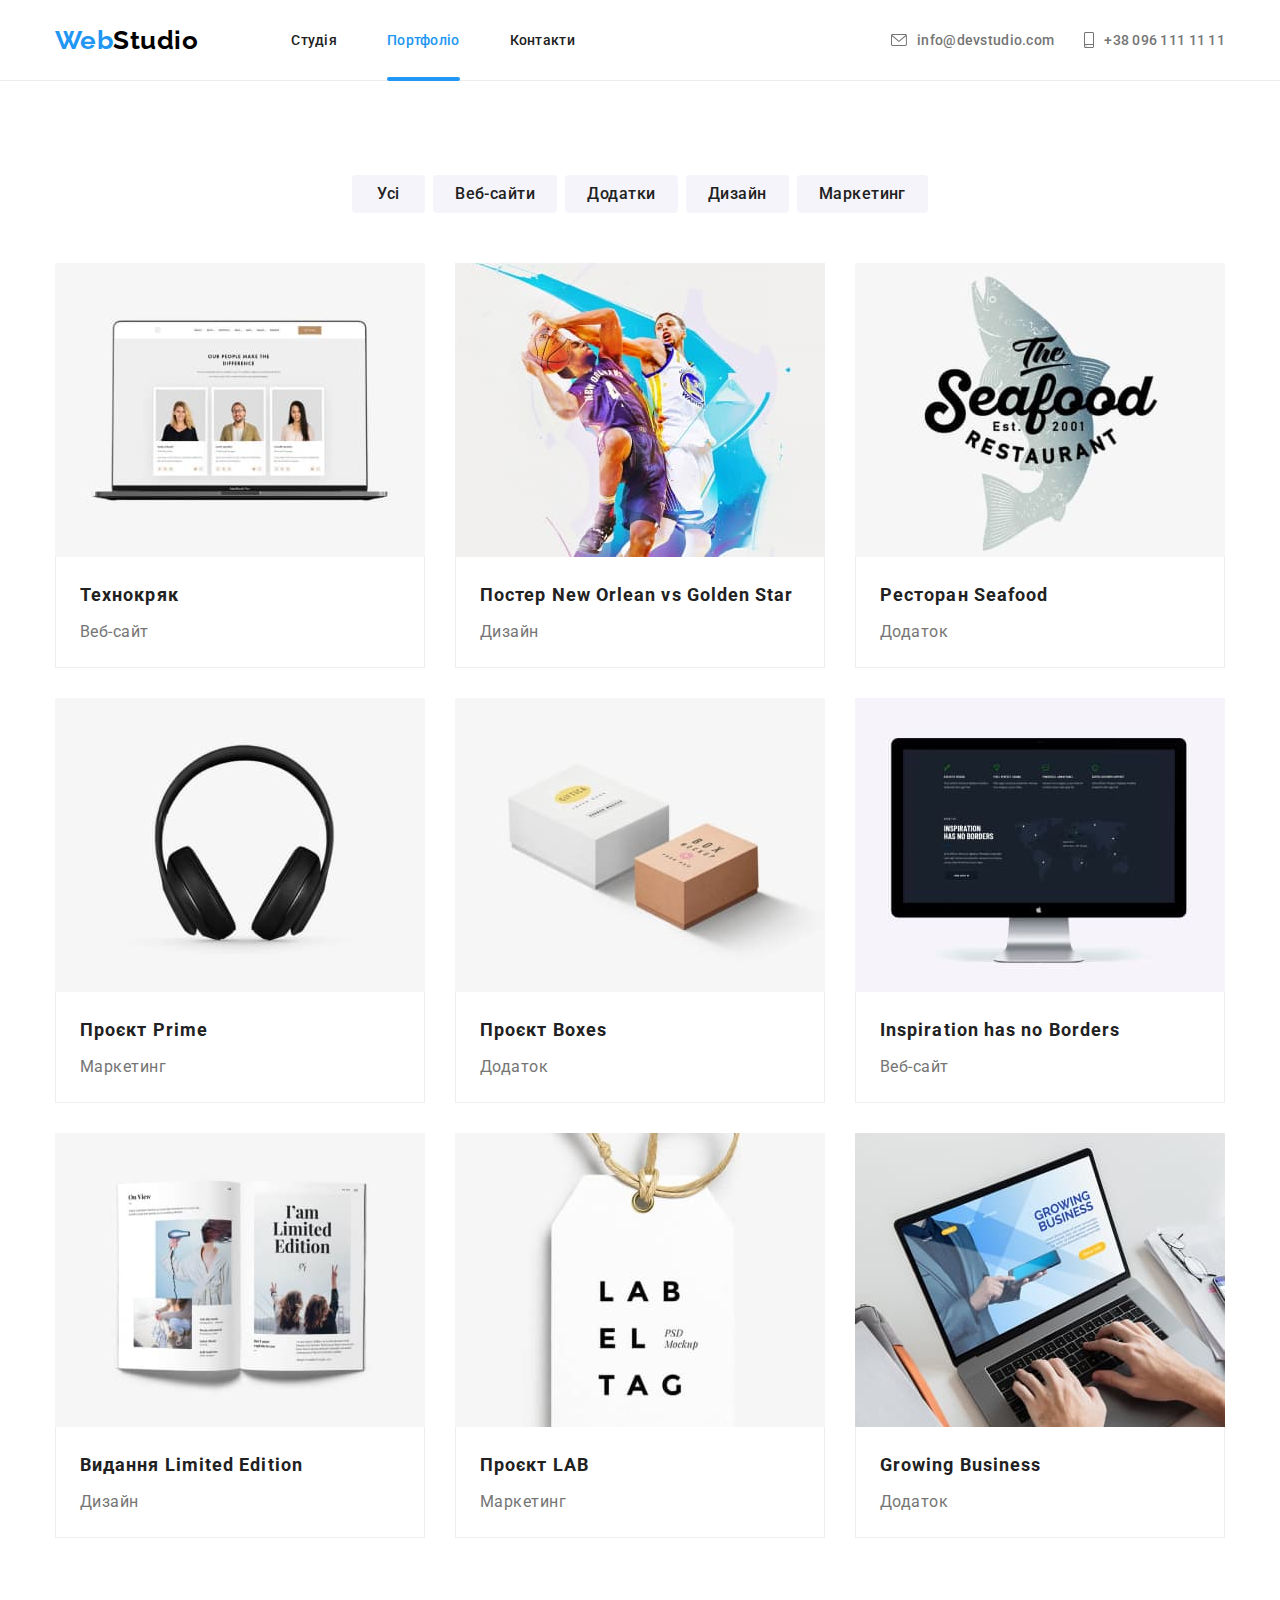
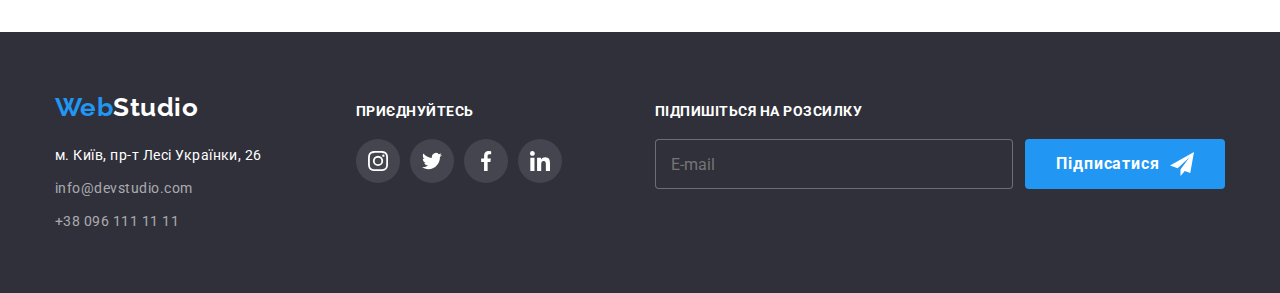
==== commit 356eb0ec: "portfolio" ====
--- a/portfolio.html
+++ b/portfolio.html
@@ -96,11 +96,33 @@
                 rel="noopener noreferrer nofollow"
               >
                 <div class="project__thumb">
-                  <img
-                    src="./images/techno.jpg"
-                    alt="Відкритий ноутбук на екрані якого відкрита сторінка сайту"
-                    width="370"
-                  />
+                  <picture>
+                    <source
+                      media="(max-width: 767px)"
+                      srcset="
+                        ./images/projects/480/techno_480.jpg    1x,
+                        ./images/projects/480/techno_480@2x.jpg 2x
+                      "
+                    />
+                    <source
+                      media="(max-width: 1199px)"
+                      srcset="
+                        ./images/projects/768/techno_768.jpg    1x,
+                        ./images/projects/768/techno_768@2x.jpg 2x
+                      "
+                    />
+                    <source
+                      media="(min-width: 1200px)"
+                      srcset="
+                        ./images/projects/1200/techno_1200.jpg    1x,
+                        ./images/projects/1200/techno_1200@2x.jpg 2x
+                      "
+                    />
+                    <img
+                      src="./images/projects/480/techno_480.jpg"
+                      alt="Відкритий ноутбук на екрані якого відкрита сторінка сайту"
+                    />
+                  </picture>
                   <div class="project__overlay">
                     <p>
                       Ресурс пропонує комплексні пропозиції з різним рівнем функціоналу та сервісів.
@@ -123,11 +145,33 @@
                 rel="noopener noreferrer nofollow"
               >
                 <div class="project__thumb">
-                  <img
-                    src="./images/new-orlean-vs-golden-star.jpg"
-                    alt="Зображення двох баскетболистів які боряться за м'яч"
-                    width="370"
-                  />
+                  <picture>
+                    <source
+                      media="(max-width: 767px)"
+                      srcset="
+                        ./images/projects/480/new-orlean-vs-golden-star_480.jpg    1x,
+                        ./images/projects/480/new-orlean-vs-golden-star_480@2x.jpg 2x
+                      "
+                    />
+                    <source
+                      media="(max-width: 1199px)"
+                      srcset="
+                        ./images/projects/768/new-orlean-vs-golden-star_768.jpg    1x,
+                        ./images/projects/768/new-orlean-vs-golden-star_768@2x.jpg 2x
+                      "
+                    />
+                    <source
+                      media="(min-width: 1200px)"
+                      srcset="
+                        ./images/projects/1200/new-orlean-vs-golden-star_1200.jpg    1x,
+                        ./images/projects/1200/new-orlean-vs-golden-star_1200@2x.jpg 2x
+                      "
+                    />
+                    <img
+                      src="./images/projects/480/new-orlean-vs-golden-star_480.jpg"
+                      alt="Зображення двох баскетболистів які боряться за м'яч"
+                    />
+                  </picture>
                   <div class="project__overlay">
                     <p>
                       Ресурс пропонує комплексні пропозиції з різним рівнем функціоналу та сервісів.
@@ -150,11 +194,33 @@
                 rel="noopener noreferrer nofollow"
               >
                 <div class="project__thumb">
-                  <img
-                    src="./images/seafood.jpg"
-                    alt="Лого ресторану Seafood на якому зображена риба"
-                    width="370"
-                  />
+                  <picture>
+                    <source
+                      media="(max-width: 767px)"
+                      srcset="
+                        ./images/projects/480/seafood_480.jpg    1x,
+                        ./images/projects/480/seafood_480@2x.jpg 2x
+                      "
+                    />
+                    <source
+                      media="(max-width: 1199px)"
+                      srcset="
+                        ./images/projects/768/seafood_768.jpg    1x,
+                        ./images/projects/768/seafood_768@2x.jpg 2x
+                      "
+                    />
+                    <source
+                      media="(min-width: 1200px)"
+                      srcset="
+                        ./images/projects/1200/seafood_1200.jpg    1x,
+                        ./images/projects/1200/seafood_1200@2x.jpg 2x
+                      "
+                    />
+                    <img
+                      src="./images/projects/480/seafood_480.jpg"
+                      alt="Лого ресторану Seafood на якому зображена риба"
+                    />
+                  </picture>
                   <div class="project__overlay">
                     <p>
                       Ресурс пропонує комплексні пропозиції з різним рівнем функціоналу та сервісів.
@@ -177,11 +243,33 @@
                 rel="noopener noreferrer nofollow"
               >
                 <div class="project__thumb">
-                  <img
-                    src="./images/prime.jpg"
-                    alt="Фото чорних повнорозмірних навушників"
-                    width="370"
-                  />
+                  <picture>
+                    <source
+                      media="(max-width: 767px)"
+                      srcset="
+                        ./images/projects/480/prime_480.jpg    1x,
+                        ./images/projects/480/prime_480@2x.jpg 2x
+                      "
+                    />
+                    <source
+                      media="(max-width: 1199px)"
+                      srcset="
+                        ./images/projects/768/prime_768.jpg    1x,
+                        ./images/projects/768/prime_768@2x.jpg 2x
+                      "
+                    />
+                    <source
+                      media="(min-width: 1200px)"
+                      srcset="
+                        ./images/projects/1200/prime_1200.jpg    1x,
+                        ./images/projects/1200/prime_1200@2x.jpg 2x
+                      "
+                    />
+                    <img
+                      src="./images/projects/480/prime_480.jpg"
+                      alt="Фото чорних повнорозмірних навушників"
+                    />
+                  </picture>
                   <div class="project__overlay">
                     <p>
                       Ресурс пропонує комплексні пропозиції з різним рівнем функціоналу та сервісів.
@@ -204,11 +292,33 @@
                 rel="noopener noreferrer nofollow"
               >
                 <div class="project__thumb">
-                  <img
-                    src="./images/boxes.jpg"
-                    alt="Фото на якому зображено дві невеличкі подарункові коробочки"
-                    width="370"
-                  />
+                  <picture>
+                    <source
+                      media="(max-width: 767px)"
+                      srcset="
+                        ./images/projects/480/boxes_480.jpg    1x,
+                        ./images/projects/480/boxes_480@2x.jpg 2x
+                      "
+                    />
+                    <source
+                      media="(max-width: 1199px)"
+                      srcset="
+                        ./images/projects/768/boxes_768.jpg    1x,
+                        ./images/projects/768/boxes_768@2x.jpg 2x
+                      "
+                    />
+                    <source
+                      media="(min-width: 1200px)"
+                      srcset="
+                        ./images/projects/1200/boxes_1200.jpg    1x,
+                        ./images/projects/1200/boxes_1200@2x.jpg 2x
+                      "
+                    />
+                    <img
+                      src="./images/projects/480/boxes_480.jpg"
+                      alt="Фото на якому зображено дві невеличкі подарункові коробочки"
+                    />
+                  </picture>
                   <div class="project__overlay">
                     <p>
                       Ресурс пропонує комплексні пропозиції з різним рівнем функціоналу та сервісів.
@@ -231,11 +341,33 @@
                 rel="noopener noreferrer nofollow"
               >
                 <div class="project__thumb">
-                  <img
-                    src="./images/inspiration.jpg"
-                    alt="Зображення монітору на якому відкритий сайт з картою світу"
-                    width="370"
-                  />
+                  <picture>
+                    <source
+                      media="(max-width: 767px)"
+                      srcset="
+                        ./images/projects/480/inspiration_480.jpg    1x,
+                        ./images/projects/480/inspiration_480@2x.jpg 2x
+                      "
+                    />
+                    <source
+                      media="(max-width: 1199px)"
+                      srcset="
+                        ./images/projects/768/inspiration_768.jpg    1x,
+                        ./images/projects/768/inspiration_768@2x.jpg 2x
+                      "
+                    />
+                    <source
+                      media="(min-width: 1200px)"
+                      srcset="
+                        ./images/projects/1200/inspiration_1200.jpg    1x,
+                        ./images/projects/1200/inspiration_1200@2x.jpg 2x
+                      "
+                    />
+                    <img
+                      src="./images/projects/480/inspiration_480.jpg"
+                      alt="Зображення монітору на якому відкритий сайт з картою світу"
+                    />
+                  </picture>
                   <div class="project__overlay">
                     <p>
                       Ресурс пропонує комплексні пропозиції з різним рівнем функціоналу та сервісів.
@@ -258,11 +390,33 @@
                 rel="noopener noreferrer nofollow"
               >
                 <div class="project__thumb">
-                  <img
-                    src="./images/limited-edition.jpg"
-                    alt="Фото відкритої книги з рызними зображеннями"
-                    width="370"
-                  />
+                  <picture>
+                    <source
+                      media="(max-width: 767px)"
+                      srcset="
+                        ./images/projects/480/limited-edition_480.jpg    1x,
+                        ./images/projects/480/limited-edition_480@2x.jpg 2x
+                      "
+                    />
+                    <source
+                      media="(max-width: 1199px)"
+                      srcset="
+                        ./images/projects/768/limited-edition_768.jpg    1x,
+                        ./images/projects/768/limited-edition_768@2x.jpg 2x
+                      "
+                    />
+                    <source
+                      media="(min-width: 1200px)"
+                      srcset="
+                        ./images/projects/1200/limited-edition_1200.jpg    1x,
+                        ./images/projects/1200/limited-edition_1200@2x.jpg 2x
+                      "
+                    />
+                    <img
+                      src="./images/projects/480/limited-edition_480.jpg"
+                      alt="Фото відкритої книги з рызними зображеннями"
+                    />
+                  </picture>
                   <div class="project__overlay">
                     <p>
                       Ресурс пропонує комплексні пропозиції з різним рівнем функціоналу та сервісів.
@@ -285,11 +439,33 @@
                 rel="noopener noreferrer nofollow"
               >
                 <div class="project__thumb">
-                  <img
-                    src="./images/lab.jpg"
-                    alt="Фото ярлику на якому великими літерами написано LAB EL TAG"
-                    width="370"
-                  />
+                  <picture>
+                    <source
+                      media="(max-width: 767px)"
+                      srcset="
+                        ./images/projects/480/lab_480.jpg    1x,
+                        ./images/projects/480/lab_480@2x.jpg 2x
+                      "
+                    />
+                    <source
+                      media="(max-width: 1199px)"
+                      srcset="
+                        ./images/projects/768/lab_768.jpg    1x,
+                        ./images/projects/768/lab_768@2x.jpg 2x
+                      "
+                    />
+                    <source
+                      media="(min-width: 1200px)"
+                      srcset="
+                        ./images/projects/1200/lab_1200.jpg    1x,
+                        ./images/projects/1200/lab_1200@2x.jpg 2x
+                      "
+                    />
+                    <img
+                      src="./images/projects/480/lab_480.jpg"
+                      alt="Фото ярлику на якому великими літерами написано LAB EL TAG"
+                    />
+                  </picture>
                   <div class="project__overlay">
                     <p>
                       Ресурс пропонує комплексні пропозиції з різним рівнем функціоналу та сервісів.
@@ -312,11 +488,33 @@
                 rel="noopener noreferrer nofollow"
               >
                 <div class="project__thumb">
-                  <img
-                    src="./images/growing-business.jpg"
-                    alt="Відкритий ноут-бук на екрані якого зображення чоловіка з планшетом"
-                    width="370"
-                  />
+                  <picture>
+                    <source
+                      media="(max-width: 767px)"
+                      srcset="
+                        ./images/projects/480/growing-business_480.jpg    1x,
+                        ./images/projects/480/growing-business_480@2x.jpg 2x
+                      "
+                    />
+                    <source
+                      media="(max-width: 1199px)"
+                      srcset="
+                        ./images/projects/768/growing-business_768.jpg    1x,
+                        ./images/projects/768/growing-business_768@2x.jpg 2x
+                      "
+                    />
+                    <source
+                      media="(min-width: 1200px)"
+                      srcset="
+                        ./images/projects/1200/growing-business_1200.jpg    1x,
+                        ./images/projects/1200/growing-business_1200@2x.jpg 2x
+                      "
+                    />
+                    <img
+                      src="./images/projects/480/growing-business_480.jpg"
+                      alt="Відкритий ноут-бук на екрані якого зображення чоловіка з планшетом"
+                    />
+                  </picture>
                   <div class="project__overlay">
                     <p>
                       Ресурс пропонує комплексні пропозиції з різним рівнем функціоналу та сервісів.
--- a/css/main.min.css
+++ b/css/main.min.css
@@ -1 +1 @@
-/*! modern-normalize v1.1.0 | MIT License | https://github.com/sindresorhus/modern-normalize */*,::before,::after{-webkit-box-sizing:border-box;box-sizing:border-box}html{-moz-tab-size:4;-o-tab-size:4;tab-size:4}html{line-height:1.15;-webkit-text-size-adjust:100%}body{margin:0}body{font-family:system-ui,-apple-system,"Segoe UI",Roboto,Helvetica,Arial,sans-serif,"Apple Color Emoji","Segoe UI Emoji"}hr{height:0;color:inherit}abbr[title]{-webkit-text-decoration:underline dotted;text-decoration:underline dotted}b,strong{font-weight:bolder}code,kbd,samp,pre{font-family:ui-monospace,SFMono-Regular,Consolas,"Liberation Mono",Menlo,monospace;font-size:1em}small{font-size:80%}sub,sup{font-size:75%;line-height:0;position:relative;vertical-align:baseline}sub{bottom:-0.25em}sup{top:-0.5em}table{text-indent:0;border-color:inherit}button,input,optgroup,select,textarea{font-family:inherit;font-size:100%;line-height:1.15;margin:0}button,select{text-transform:none}button,[type=button],[type=reset],[type=submit]{-webkit-appearance:button}::-moz-focus-inner{border-style:none;padding:0}:-moz-focusring{outline:1px dotted ButtonText}:-moz-ui-invalid{box-shadow:none}legend{padding:0}progress{vertical-align:baseline}::-webkit-inner-spin-button,::-webkit-outer-spin-button{height:auto}[type=search]{-webkit-appearance:textfield;outline-offset:-2px}::-webkit-search-decoration{-webkit-appearance:none}::-webkit-file-upload-button{-webkit-appearance:button;font:inherit}summary{display:list-item}.mobile-contacts__mail,.mobile-contacts__tel,.mobile-navigation__link{display:block;text-decoration:none;font-weight:500;letter-spacing:.02em;-webkit-transition:color 250ms cubic-bezier(0.4, 0, 0.2, 1);transition:color 250ms cubic-bezier(0.4, 0, 0.2, 1)}.mobile-contacts__mail:hover,.mobile-contacts__tel:hover,.mobile-navigation__link:hover,.mobile-contacts__mail:focus,.mobile-contacts__tel:focus,.mobile-navigation__link:focus{color:#2196f3}h1,h2,h3,h4,h5,h6,p{margin:0}.list{list-style:none;padding:0;margin:0}.visually-hidden{position:absolute;white-space:nowrap;width:1px;height:1px;overflow:hidden;border:0;padding:0;clip:rect(0 0 0 0);-webkit-clip-path:inset(50%);clip-path:inset(50%);margin:-1px}body{background-color:#fff;color:#757575;font-family:"Roboto",sans-serif;letter-spacing:.03em;margin:0}img{display:block;max-width:100%;height:auto}.container{max-width:1200px;margin-left:auto;margin-right:auto;padding-left:15px;padding-right:15px}@media screen and (min-width: 768px){.container{display:-webkit-box;display:-ms-flexbox;display:flex;-webkit-box-align:center;-ms-flex-align:center;align-items:center;-webkit-box-pack:center;-ms-flex-pack:center;justify-content:center;-webkit-box-orient:vertical;-webkit-box-direction:normal;-ms-flex-direction:column;flex-direction:column}}.section{padding-top:60px;padding-bottom:60px}@media screen and (min-width: 1200px){.section{padding-top:94px;padding-bottom:94px}}.title{margin-bottom:50px;text-align:center;font-size:36px;line-height:1.1666666667;color:#212121}.logo{font-family:Raleway,sans-serif;color:#2196f3;text-decoration:none;font-weight:700;font-size:26px;line-height:1.1923076923}.logo .logo--black{color:#000}.logo .logo--white{color:#fff}.header{border-bottom:1px solid #ececec}.container--header{display:-webkit-box;display:-ms-flexbox;display:flex;-webkit-box-align:center;-ms-flex-align:center;align-items:center;-webkit-box-orient:horizontal;-webkit-box-direction:normal;-ms-flex-direction:row;flex-direction:row;-webkit-box-pack:justify;-ms-flex-pack:justify;justify-content:space-between;height:80px}@media screen and (max-width: 767px){.container--header{height:60px;padding-left:15px;padding-right:23px}}.navigation{display:none;margin-left:88px}@media screen and (min-width: 768px){.navigation{display:-webkit-box;display:-ms-flexbox;display:flex}}@media screen and (min-width: 1200px){.navigation{margin-left:93px}}.navigation__container{display:-webkit-box;display:-ms-flexbox;display:flex}.navigation__item+.navigation__item{margin-left:50px}.navigation__link,.contacts__link{position:relative;display:-webkit-box;display:-ms-flexbox;display:flex;-webkit-box-align:center;-ms-flex-align:center;align-items:center;padding-top:32px;padding-bottom:32px;text-decoration:none;font-weight:500;font-size:14px;line-height:1.1428571429;letter-spacing:.02em;color:#212121;-webkit-transition:color 250ms cubic-bezier(0.4, 0, 0.2, 1);transition:color 250ms cubic-bezier(0.4, 0, 0.2, 1)}.contacts{display:none;margin-left:auto}@media screen and (min-width: 768px)and (max-width: 1199px){.contacts{display:-webkit-box;display:-ms-flexbox;display:flex;-webkit-box-orient:vertical;-webkit-box-direction:normal;-ms-flex-direction:column;flex-direction:column;margin-top:21px;margin-bottom:21px}}@media screen and (min-width: 1200px){.contacts{display:-webkit-box;display:-ms-flexbox;display:flex}}.contacts__icon{margin-right:10px;fill:currentColor}@media screen and (max-width: 1199px){.contacts__item+.contacts__item{margin-top:10px}}@media screen and (min-width: 1200px){.contacts__item+.contacts__item{margin-left:30px}}.contacts__link{color:#757575}.contacts__link:hover,.contacts__link:focus{color:#2196f3}.contacts__link:hover::after,.contacts__link:focus::after{opacity:1;-webkit-transform:scaleX(1);transform:scaleX(1)}@media screen and (max-width: 1199px){.contacts__link{padding:0}}.navigation__link.current{position:relative;color:#2196f3}.navigation__link:not(.current):hover::after,.navigation__link:not(.current):focus::after{opacity:1;-webkit-transform:scaleX(1);transform:scaleX(1)}.navigation__link:hover,.navigation__link:focus{color:#2196f3}.navigation__link:not(.current)::after{position:absolute;left:0;bottom:-1px;content:"";display:block;width:100%;height:4px;background-color:#2196f3;border-radius:2px;opacity:0;-webkit-transform:scaleX(0);transform:scaleX(0);-webkit-transition:opacity 400ms cubic-bezier(0.4, 0, 0.2, 1),-webkit-transform 400ms cubic-bezier(0.4, 0, 0.2, 1);transition:opacity 400ms cubic-bezier(0.4, 0, 0.2, 1),-webkit-transform 400ms cubic-bezier(0.4, 0, 0.2, 1);transition:opacity 400ms cubic-bezier(0.4, 0, 0.2, 1),transform 400ms cubic-bezier(0.4, 0, 0.2, 1);transition:opacity 400ms cubic-bezier(0.4, 0, 0.2, 1),transform 400ms cubic-bezier(0.4, 0, 0.2, 1),-webkit-transform 400ms cubic-bezier(0.4, 0, 0.2, 1)}.current::after{position:absolute;left:0;bottom:-1px;content:"";display:block;width:100%;height:4px;background-color:#2196f3;border-radius:2px}@media screen and (min-width: 1200px){.contacts__link::after{position:absolute;left:0;bottom:-1px;content:"";display:block;width:100%;height:4px;background-color:#2196f3;border-radius:2px;opacity:0;-webkit-transform:scaleX(0);transform:scaleX(0);-webkit-transition:opacity 400ms cubic-bezier(0.4, 0, 0.2, 1),-webkit-transform 400ms cubic-bezier(0.4, 0, 0.2, 1);transition:opacity 400ms cubic-bezier(0.4, 0, 0.2, 1),-webkit-transform 400ms cubic-bezier(0.4, 0, 0.2, 1);transition:opacity 400ms cubic-bezier(0.4, 0, 0.2, 1),transform 400ms cubic-bezier(0.4, 0, 0.2, 1);transition:opacity 400ms cubic-bezier(0.4, 0, 0.2, 1),transform 400ms cubic-bezier(0.4, 0, 0.2, 1),-webkit-transform 400ms cubic-bezier(0.4, 0, 0.2, 1)}}.menu-toggle{display:-webkit-inline-box;display:-ms-inline-flexbox;display:inline-flex;margin:0;padding:0;fill:#212121;background-color:rgba(0,0,0,0);border:rgba(0,0,0,0);cursor:pointer}.menu-toggle:hover,.menu-toggle:focus{fill:#2196f3}@media screen and (min-width: 768px){.menu-toggle{display:none}}.menu-container{position:fixed;top:0;left:0;width:100vw;min-height:100vh;padding:48px 40px;display:-webkit-box;display:-ms-flexbox;display:flex;-webkit-box-orient:vertical;-webkit-box-direction:normal;-ms-flex-direction:column;flex-direction:column;-ms-flex-pack:distribute;justify-content:space-around;background-color:#fff;z-index:999;-webkit-transform:translateX(100%);transform:translateX(100%);-webkit-transition:-webkit-transform 250ms ease-in-out;transition:-webkit-transform 250ms ease-in-out;transition:transform 250ms ease-in-out;transition:transform 250ms ease-in-out, -webkit-transform 250ms ease-in-out}.menu-container.is-open{-webkit-transform:translateX(0);transform:translateX(0)}.menu-container .menu-toggle{position:absolute;top:21px;right:25px}.mobile-navigation__item:not(:last-child){padding-bottom:32px}.mobile-navigation__link{font-size:40px;line-height:1.175;color:#212121}.mobile-navigation__link.current{color:#2196f3}.mobile-contacts{display:-webkit-box;display:-ms-flexbox;display:flex;-webkit-box-orient:vertical;-webkit-box-direction:normal;-ms-flex-direction:column;flex-direction:column}.mobile-contacts__item:not(:last-child){padding-bottom:32px}.mobile-contacts__tel{font-size:34px;line-height:1.1764705882;color:#757575}@media screen and (max-width: 378px){.mobile-contacts__tel{font-size:24px;line-height:1.1666666667}}.mobile-contacts__mail{color:#757575;font-size:24px;line-height:1.1666666667}.mobile-social{display:-webkit-box;display:-ms-flexbox;display:flex;-ms-flex-wrap:wrap;flex-wrap:wrap;margin-right:-10px;margin-bottom:-10px}.mobile-social__item{margin-right:10px;margin-bottom:10px}.mobile-social__item:not(:first-child){border-left:1px solid rgba(33,33,33,.2)}.mobile-social__item:not(:first-child){padding-left:10px}.mobile-social__link{text-decoration:none;font-weight:500;letter-spacing:.02em;font-size:18px;line-height:1.2222222222;color:#2196f3}@media screen and (max-width: 378px){.mobile-social__link{font-size:10px;line-height:1.2}}.hero{-ms-flex-preferred-size:480px;flex-basis:480px;height:400px;margin:0 auto;padding:118px 60px;background-image:-webkit-gradient(linear, left top, right top, from(rgba(47, 48, 58, 0.4)), to(rgba(47, 48, 58, 0.4))),url("../images/hero/hero_img_480.jpg");background-image:linear-gradient(to right, rgba(47, 48, 58, 0.4), rgba(47, 48, 58, 0.4)),url("../images/hero/hero_img_480.jpg");background-position:center;background-size:cover;background-repeat:no-repeat}@media screen and (max-width: 429px){.hero{padding:80px 60px}}@media screen and (min-device-pixel-ratio: 2),screen and (-webkit-min-device-pixel-ratio: 2),screen and (min-resolution: 192dpi),screen and (min-resolution: 2dppx){.hero{background-image:-webkit-gradient(linear, left top, right top, from(rgba(47, 48, 58, 0.4)), to(rgba(47, 48, 58, 0.4))),url("../images/hero/hero_img_480@2x.jpg");background-image:linear-gradient(to right, rgba(47, 48, 58, 0.4), rgba(47, 48, 58, 0.4)),url("../images/hero/hero_img_480@2x.jpg")}}@media screen and (min-width: 481px){.hero{max-width:768px;background-image:-webkit-gradient(linear, left top, right top, from(rgba(47, 48, 58, 0.4)), to(rgba(47, 48, 58, 0.4))),url("../images/hero/hero_img_768.jpg");background-image:linear-gradient(to right, rgba(47, 48, 58, 0.4), rgba(47, 48, 58, 0.4)),url("../images/hero/hero_img_768.jpg");background-size:cover}}@media screen and (min-width: 481px)and (min-device-pixel-ratio: 2),screen and (min-width: 481px)and (-webkit-min-device-pixel-ratio: 2),screen and (min-width: 481px)and (min-resolution: 192dpi),screen and (min-width: 481px)and (min-resolution: 2dppx){.hero{background-image:-webkit-gradient(linear, left top, right top, from(rgba(47, 48, 58, 0.4)), to(rgba(47, 48, 58, 0.4))),url("../images/hero/hero_img_768@2x.jpg");background-image:linear-gradient(to right, rgba(47, 48, 58, 0.4), rgba(47, 48, 58, 0.4)),url("../images/hero/hero_img_768@2x.jpg")}}@media screen and (min-width: 1200px){.hero{display:block;margin-left:auto;margin-right:auto;max-width:1600px;height:600px;padding-top:200px;padding-bottom:200px;background-color:#2f303a;background-image:-webkit-gradient(linear, left top, right top, from(rgba(47, 48, 58, 0.4)), to(rgba(47, 48, 58, 0.4))),url("../images/hero/hero_img.jpg");background-image:linear-gradient(to right, rgba(47, 48, 58, 0.4), rgba(47, 48, 58, 0.4)),url("../images/hero/hero_img.jpg");background-size:cover;background-position:center;background-repeat:no-repeat}}@media screen and (min-width: 1200px)and (min-device-pixel-ratio: 2),screen and (min-width: 1200px)and (-webkit-min-device-pixel-ratio: 2),screen and (min-width: 1200px)and (min-resolution: 192dpi),screen and (min-width: 1200px)and (min-resolution: 2dppx){.hero{background-image:-webkit-gradient(linear, left top, right top, from(rgba(47, 48, 58, 0.4)), to(rgba(47, 48, 58, 0.4))),url("../images/hero/hero_img@2x.jpg");background-image:linear-gradient(to right, rgba(47, 48, 58, 0.4), rgba(47, 48, 58, 0.4)),url("../images/hero/hero_img@2x.jpg")}}@media screen and (max-width: 1199px){.hero__container{display:-webkit-box;display:-ms-flexbox;display:flex;-webkit-box-align:center;-ms-flex-align:center;align-items:center;-webkit-box-pack:center;-ms-flex-pack:center;justify-content:center;-webkit-box-orient:vertical;-webkit-box-direction:normal;-ms-flex-direction:column;flex-direction:column;max-width:480px;padding-left:0px;padding-right:0px}}.hero__text{max-width:696px;margin-top:0;margin-bottom:30px;margin-left:auto;margin-right:auto;text-align:center;font-weight:900;font-size:26px;line-height:1.6153846154;letter-spacing:.06em;text-transform:uppercase;color:#fff}@media screen and (max-width: 429px){.hero__text{font-size:24px;line-height:1.5833333333}}@media screen and (min-width: 1200px){.hero__text{font-size:44px;line-height:1.3636363636}}.button{text-align:center;font-family:inherit;cursor:pointer}.subscription-button{padding:10px 32px;font-weight:700;font-size:16px;line-height:1.875;letter-spacing:.06em;min-width:216px;border:0;border-radius:4px;-webkit-transition:background-color 250ms cubic-bezier(0.4, 0, 0.2, 1);transition:background-color 250ms cubic-bezier(0.4, 0, 0.2, 1);color:#fff;background-color:#2196f3}.subscription-button:hover,.subscription-button:focus{background-color:#188ce8}@media screen and (max-width: 767px){.subscription-button{min-width:200px;padding:10px 16px}}.advantages__text{margin-top:10px;font-size:14px;line-height:1.7142857143}.advantages__item{max-width:450px}.advantages__item:not(:last-child){margin-bottom:30px}@media screen and (min-width: 768px)and (max-width: 1199px){.advantages__item{max-width:354px;margin-right:30px;margin-bottom:30px}}@media screen and (min-width: 1200px){.advantages__item{width:270px}.advantages__item+.advantages__item{margin-left:30px}}.advantages__bg{display:-webkit-box;display:-ms-flexbox;display:flex;-webkit-box-pack:center;-ms-flex-pack:center;justify-content:center;-webkit-box-align:center;-ms-flex-align:center;align-items:center;margin-bottom:30px;max-width:450px;height:120px;border-radius:4px;background-color:#f5f4fa}@media screen and (min-width: 768px)and (max-width: 1199px){.advantages__bg{max-width:354px}}@media screen and (min-width: 1200px){.advantages__bg{width:270px}}.advantages__list{display:-webkit-box;display:-ms-flexbox;display:flex;-ms-flex-wrap:wrap;flex-wrap:wrap;-webkit-box-align:center;-ms-flex-align:center;align-items:center;-webkit-box-pack:center;-ms-flex-pack:center;justify-content:center}@media screen and (min-width: 768px)and (max-width: 1199px){.advantages__list{margin-right:-30px;margin-bottom:-30px}}@media screen and (min-width: 1200px){.advantages__list{-webkit-box-align:start;-ms-flex-align:start;align-items:flex-start}}.advantages__heder{font-size:14px;line-height:1.1428571429;text-transform:uppercase;color:#212121}@media screen and (max-width: 767px){.advantages__heder{text-align:center}}.specialization{padding-top:0}@media screen and (max-width: 1199px){.specialization{display:none}}.specialization__list{display:-webkit-box;display:-ms-flexbox;display:flex;-ms-flex-wrap:wrap;flex-wrap:wrap}.specialization__item{position:relative}.specialization__item+.specialization__item{margin-left:30px}.specialization__overlay{position:absolute;display:-webkit-box;display:-ms-flexbox;display:flex;-webkit-box-pack:center;-ms-flex-pack:center;justify-content:center;-webkit-box-align:center;-ms-flex-align:center;align-items:center;bottom:0;right:0;width:100%;height:70px;background-color:rgba(47,48,58,.8)}.specialization__text{font-weight:700;font-size:14px;line-height:1.1428571429;text-transform:uppercase;color:#fff}.command__list{display:-webkit-box;display:-ms-flexbox;display:flex;-ms-flex-wrap:wrap;flex-wrap:wrap;-webkit-box-pack:center;-ms-flex-pack:center;justify-content:center;margin-bottom:-30px}@media screen and (min-width: 768px){.command__list{margin-right:-30px}}.command__bg{background-color:#f5f4fa}.command__item{margin-bottom:30px}@media screen and (min-width: 768px){.command__item{margin-right:30px}}.card{background-color:#fff;border-radius:0px 0px 4px 4px;-webkit-box-shadow:0px 1px 3px rgba(0,0,0,.12),0px 1px 1px rgba(0,0,0,.14),0px 2px 1px rgba(0,0,0,.2);box-shadow:0px 1px 3px rgba(0,0,0,.12),0px 1px 1px rgba(0,0,0,.14),0px 2px 1px rgba(0,0,0,.2)}.card__content{padding-top:30px;padding-bottom:30px}.card__person{margin-bottom:10px;color:#212121;font-weight:500}.card__text{text-align:center;font-size:16px;line-height:1.1875}.social li+li{margin-left:10px}.social{display:-webkit-box;display:-ms-flexbox;display:flex;-webkit-box-pack:center;-ms-flex-pack:center;justify-content:center;margin-top:16px}.social__link{display:-webkit-box;display:-ms-flexbox;display:flex;-webkit-box-pack:center;-ms-flex-pack:center;justify-content:center;-webkit-box-align:center;-ms-flex-align:center;align-items:center;width:44px;height:44px;border-radius:50%;-webkit-transition:background-color 500ms cubic-bezier(0.4, 0, 0.2, 1),fill 250ms cubic-bezier(0.4, 0, 0.2, 1);transition:background-color 500ms cubic-bezier(0.4, 0, 0.2, 1),fill 250ms cubic-bezier(0.4, 0, 0.2, 1);background-color:#fff;fill:#afb1b8}.social__link:hover,.social__link:focus{background-color:#2196f3;fill:#fff}.clients__list{display:-webkit-box;display:-ms-flexbox;display:flex;-ms-flex-wrap:wrap;flex-wrap:wrap;-webkit-box-pack:center;-ms-flex-pack:center;justify-content:center;gap:30px}.clients_link{display:-webkit-box;display:-ms-flexbox;display:flex;-webkit-box-pack:center;-ms-flex-pack:center;justify-content:center;-webkit-box-align:center;-ms-flex-align:center;align-items:center;width:210px;height:92px;border:1px solid #afb1b8;border-radius:4px;fill:#afb1b8;-webkit-transition:border-color 250ms cubic-bezier(0.4, 0, 0.2, 1),fill 250ms cubic-bezier(0.4, 0, 0.2, 1);transition:border-color 250ms cubic-bezier(0.4, 0, 0.2, 1),fill 250ms cubic-bezier(0.4, 0, 0.2, 1)}.clients_link:hover,.clients_link:focus{fill:#2196f3;border-color:#2196f3}@media screen and (min-width: 768px)and (max-width: 1199px){.clients_link{width:226px;height:92px}}@media screen and (min-width: 1200px){.clients_link{width:170px;height:92px}}.footer{padding-top:60px;padding-bottom:60px;background-color:#2f303a}.footer .container{text-align:center}@media screen and (min-width: 1200px){.footer .container{-webkit-box-orient:horizontal;-webkit-box-direction:normal;-ms-flex-direction:row;flex-direction:row;-webkit-box-align:baseline;-ms-flex-align:baseline;align-items:baseline}}@media screen and (min-width: 768px){.footer__wrapper{display:-webkit-box;display:-ms-flexbox;display:flex;-webkit-box-align:baseline;-ms-flex-align:baseline;align-items:baseline}}@media screen and (min-width: 768px)and (max-width: 1199px){.footer__wrapper{-webkit-box-pack:justify;-ms-flex-pack:justify;justify-content:space-between;min-width:100%;padding-right:74px;padding-left:61px}}.footer__tablet-block{text-align:center}@media screen and (min-width: 1200px){.footer__tablet-block{text-align:left}}.footer__contacts{margin-top:20px;margin-bottom:60px}.footer__contacts ul li:not(:first-child){margin-top:9px}@media screen and (min-width: 1200px){.footer__contacts{margin-right:70px;margin-bottom:0px}}.footer__socials{margin-bottom:60px}@media screen and (min-width: 1200px){.footer__socials{margin-right:93px;margin-bottom:0px;text-align:left}}.footer__socials,.subscription{color:#fff;font-size:14px;line-height:1.1428571429;text-transform:uppercase;font-weight:bold}.footer__physical,.footer__link{text-decoration:none;font-style:normal;font-size:14px;line-height:1.7142857143}.footer__physical{width:231px;display:inline-block;color:#fff}.footer__link{display:inline-block;color:rgba(255,255,255,.6);-webkit-transition:color 250ms cubic-bezier(0.4, 0, 0.2, 1);transition:color 250ms cubic-bezier(0.4, 0, 0.2, 1)}.footer__link:hover,.footer__link:focus{color:#2196f3}.social--dark{margin-top:20px}.social__link--dark{display:-webkit-box;display:-ms-flexbox;display:flex;-webkit-box-pack:center;-ms-flex-pack:center;justify-content:center;-webkit-box-align:center;-ms-flex-align:center;align-items:center;width:44px;height:44px;border-radius:50%;-webkit-transition:background-color 500ms cubic-bezier(0.4, 0, 0.2, 1),fill 250ms cubic-bezier(0.4, 0, 0.2, 1);transition:background-color 500ms cubic-bezier(0.4, 0, 0.2, 1),fill 250ms cubic-bezier(0.4, 0, 0.2, 1);background-color:rgba(255,255,255,.1);fill:#fff}.social__link--dark:hover,.social__link--dark:focus{background-color:#2196f3;fill:#fff}.subscription__label{display:block;margin-bottom:20px}@media screen and (min-width: 1200px){.subscription__label{text-align:left}}.subscription__input{display:-webkit-box;display:-ms-flexbox;display:flex;width:100%;height:50px;padding:16px 15px;margin-bottom:20px;font-size:16px;line-height:.8;color:rgba(255,255,255,.6);border:1px solid rgba(255,255,255,.3);border-radius:4px;background-color:#2f303a}@media screen and (min-width: 480px){.subscription__input{width:450px}}@media screen and (min-width: 1200px){.subscription__input{margin-right:12px;margin-bottom:0px;width:358px}}.footer__subscription-button{display:-webkit-inline-box;display:-ms-inline-flexbox;display:inline-flex;-webkit-box-pack:center;-ms-flex-pack:center;justify-content:center;-webkit-box-align:center;-ms-flex-align:center;align-items:center;min-width:200px;gap:10px;padding:10px 28px}.subscription__wrapper{display:-webkit-box;display:-ms-flexbox;display:flex;-webkit-box-orient:vertical;-webkit-box-direction:normal;-ms-flex-direction:column;flex-direction:column;-webkit-box-align:center;-ms-flex-align:center;align-items:center}@media screen and (min-width: 1200px){.subscription__wrapper{-webkit-box-orient:horizontal;-webkit-box-direction:normal;-ms-flex-direction:row;flex-direction:row}}.backdrop{position:fixed;top:0;left:0;width:100%;height:100%;background-color:rgba(0,0,0,.2);opacity:1;-webkit-transition:opacity 400ms cubic-bezier(0.4, 0, 0.2, 1),visibility 400ms cubic-bezier(0.4, 0, 0.2, 1);transition:opacity 400ms cubic-bezier(0.4, 0, 0.2, 1),visibility 400ms cubic-bezier(0.4, 0, 0.2, 1)}.backdrop.is-hidden{opacity:0;pointer-events:none;visibility:hidden}.backdrop.is-hidden .modal{-webkit-transform:translateX(-50%) scale(0.1);transform:translateX(-50%) scale(0.1)}.modal{position:absolute;left:50%;top:221px;min-width:528px;min-height:581px;padding:40px;background:#fff;-webkit-box-shadow:0px 1px 3px rgba(0,0,0,.12),0px 1px 1px rgba(0,0,0,.14),0px 2px 1px rgba(0,0,0,.2);box-shadow:0px 1px 3px rgba(0,0,0,.12),0px 1px 1px rgba(0,0,0,.14),0px 2px 1px rgba(0,0,0,.2);border-radius:4px;-webkit-transform:translateX(-50%) scale(1);transform:translateX(-50%) scale(1);-webkit-transition:-webkit-transform 400ms cubic-bezier(0.4, 0, 0.2, 1);transition:-webkit-transform 400ms cubic-bezier(0.4, 0, 0.2, 1);transition:transform 400ms cubic-bezier(0.4, 0, 0.2, 1);transition:transform 400ms cubic-bezier(0.4, 0, 0.2, 1), -webkit-transform 400ms cubic-bezier(0.4, 0, 0.2, 1)}.modal__close-button{position:absolute;right:8px;top:8px;display:-webkit-box;display:-ms-flexbox;display:flex;padding:0;width:30px;height:30px;background-color:#fff;border:1px solid rgba(0,0,0,.1);border-radius:50%;cursor:pointer;fill:#000}.modal__close-button:hover{fill:#2196f3}.subscription-form__title{font-weight:700;font-size:20px;line-height:1.15;text-align:center;letter-spacing:.03em;color:#212121;margin-bottom:12px}.subscription-form__label{display:block;margin-bottom:4px;font-size:12px;line-height:1.1666666667;letter-spacing:.01em;color:#757575}.subscription-form__field{position:relative;margin-bottom:10px}.subscription-form__field--bottom{margin-bottom:20px}.subscription-form__input{display:block;-webkit-box-sizing:border-box;box-sizing:border-box;padding-left:42px;width:448px;height:40px;border:1px solid rgba(33,33,33,.2);border-radius:4px;-webkit-transition:border 250ms cubic-bezier(0.4, 0, 0.2, 1);transition:border 250ms cubic-bezier(0.4, 0, 0.2, 1)}.subscription-form__input:focus-within{border:1px solid #2196f3;outline:none}.subscription-form__input:focus-within+.subscription-form__icon{fill:#2196f3}.subscription-form__comment{padding:12px 16px;height:120px;resize:none}.subscription-form__comment:not(:focus-within){font-size:12px;line-height:1.1666666667;letter-spacing:.01em;color:rgba(117,117,117,.5)}.subscription-form__icon{position:absolute;top:50%;left:15px;-webkit-transform:translateY(-50%);transform:translateY(-50%);-webkit-transition:fill 250ms cubic-bezier(0.4, 0, 0.2, 1);transition:fill 250ms cubic-bezier(0.4, 0, 0.2, 1)}.subscription-form__checkbox-icon{width:16px;height:15px;border:2px solid #212121;border-radius:2px}.subscription-form__checkbox:focus+.subscription-form__checkbox-icon{outline:1px solid #2196f3}.subscription-form__checkbox:checked+.subscription-form__checkbox-icon{border-color:#2196f3;background-color:#2196f3;background-image:url("../images/check_mark.svg");background-size:contain;background-origin:border-box}.subscription-form__agreement{display:-webkit-box;display:-ms-flexbox;display:flex;-webkit-box-pack:center;-ms-flex-pack:center;justify-content:center;margin-bottom:30px}.subscription-form__license{display:-webkit-box;display:-ms-flexbox;display:flex;-webkit-box-pack:center;-ms-flex-pack:center;justify-content:center;-webkit-box-align:center;-ms-flex-align:center;align-items:center;gap:8px;font-size:14px;line-height:1.7142857143;letter-spacing:.03em;color:#757575}.subscription-form__policy{color:#2196f3}.modal__button{display:block;min-width:200px;margin:0 auto;-webkit-box-shadow:0px 4px 4px rgba(0,0,0,.15);box-shadow:0px 4px 4px rgba(0,0,0,.15)}.filter{display:-webkit-box;display:-ms-flexbox;display:flex;-webkit-box-pack:center;-ms-flex-pack:center;justify-content:center;margin-bottom:50px}.filter__item+.filter__item{margin-left:8px}.filter__button{min-width:73px;padding:6px 22px;font-weight:500;font-size:16px;line-height:1.625;letter-spacing:.03em;border:0;border-radius:4px;-webkit-transition:color 250ms cubic-bezier(0.4, 0, 0.2, 1),background-color 250ms cubic-bezier(0.4, 0, 0.2, 1),-webkit-box-shadow 250ms cubic-bezier(0.4, 0, 0.2, 1);transition:color 250ms cubic-bezier(0.4, 0, 0.2, 1),background-color 250ms cubic-bezier(0.4, 0, 0.2, 1),-webkit-box-shadow 250ms cubic-bezier(0.4, 0, 0.2, 1);transition:color 250ms cubic-bezier(0.4, 0, 0.2, 1),background-color 250ms cubic-bezier(0.4, 0, 0.2, 1),box-shadow 250ms cubic-bezier(0.4, 0, 0.2, 1);transition:color 250ms cubic-bezier(0.4, 0, 0.2, 1),background-color 250ms cubic-bezier(0.4, 0, 0.2, 1),box-shadow 250ms cubic-bezier(0.4, 0, 0.2, 1),-webkit-box-shadow 250ms cubic-bezier(0.4, 0, 0.2, 1);color:#212121;background-color:#f5f4fa}.filter__item:first-child .filter__button{padding:6px 25px}.filter__button:hover,.filter__button:focus{color:#fff;background-color:#2196f3;-webkit-box-shadow:0px 3px 1px rgba(0,0,0,.1),0px 1px 2px rgba(0,0,0,.08),0px 2px 2px rgba(0,0,0,.12);box-shadow:0px 3px 1px rgba(0,0,0,.1),0px 1px 2px rgba(0,0,0,.08),0px 2px 2px rgba(0,0,0,.12)}.projects{display:-webkit-box;display:-ms-flexbox;display:flex;-ms-flex-wrap:wrap;flex-wrap:wrap;margin-bottom:-30px;margin-right:-30px;font-size:16px;line-height:1.875}.project{margin-right:30px;margin-bottom:30px;width:calc(33.3333333333% - 30px)}.project__title{margin-bottom:4px;color:#212121;font-size:18px;line-height:2;letter-spacing:.06em}.project__link{display:block;color:#757575;text-decoration:none;-webkit-transition:-webkit-box-shadow 250ms cubic-bezier(0.4, 0, 0.2, 1);transition:-webkit-box-shadow 250ms cubic-bezier(0.4, 0, 0.2, 1);transition:box-shadow 250ms cubic-bezier(0.4, 0, 0.2, 1);transition:box-shadow 250ms cubic-bezier(0.4, 0, 0.2, 1), -webkit-box-shadow 250ms cubic-bezier(0.4, 0, 0.2, 1)}.project__link:hover,.project__link:focus{-webkit-box-shadow:0px 1px 1px rgba(0,0,0,.12),0px 4px 4px rgba(0,0,0,.06),1px 4px 6px rgba(0,0,0,.16);box-shadow:0px 1px 1px rgba(0,0,0,.12),0px 4px 4px rgba(0,0,0,.06),1px 4px 6px rgba(0,0,0,.16)}.project__content{padding-top:20px;padding-bottom:20px;padding-left:24px;padding-right:24px;border:1px solid #eee;border-top:0}.project__thumb{position:relative;overflow:hidden}.project__overlay{position:absolute;top:0;width:100%;display:block;padding:63px 24px;font-size:18px;line-height:1.5555555556;color:#fff;background-color:rgba(33,150,243,.9);-webkit-transform:translateY(100%);transform:translateY(100%);-webkit-transition:-webkit-transform 250ms cubic-bezier(0.4, 0, 0.2, 1);transition:-webkit-transform 250ms cubic-bezier(0.4, 0, 0.2, 1);transition:transform 250ms cubic-bezier(0.4, 0, 0.2, 1);transition:transform 250ms cubic-bezier(0.4, 0, 0.2, 1), -webkit-transform 250ms cubic-bezier(0.4, 0, 0.2, 1)}.project__link:hover .project__overlay,.project__link:focus .project__overlay{-webkit-transform:translateY(0);transform:translateY(0)}/*# sourceMappingURL=main.min.css.map */+/*! modern-normalize v1.1.0 | MIT License | https://github.com/sindresorhus/modern-normalize */*,::before,::after{-webkit-box-sizing:border-box;box-sizing:border-box}html{-moz-tab-size:4;-o-tab-size:4;tab-size:4}html{line-height:1.15;-webkit-text-size-adjust:100%}body{margin:0}body{font-family:system-ui,-apple-system,"Segoe UI",Roboto,Helvetica,Arial,sans-serif,"Apple Color Emoji","Segoe UI Emoji"}hr{height:0;color:inherit}abbr[title]{-webkit-text-decoration:underline dotted;text-decoration:underline dotted}b,strong{font-weight:bolder}code,kbd,samp,pre{font-family:ui-monospace,SFMono-Regular,Consolas,"Liberation Mono",Menlo,monospace;font-size:1em}small{font-size:80%}sub,sup{font-size:75%;line-height:0;position:relative;vertical-align:baseline}sub{bottom:-0.25em}sup{top:-0.5em}table{text-indent:0;border-color:inherit}button,input,optgroup,select,textarea{font-family:inherit;font-size:100%;line-height:1.15;margin:0}button,select{text-transform:none}button,[type=button],[type=reset],[type=submit]{-webkit-appearance:button}::-moz-focus-inner{border-style:none;padding:0}:-moz-focusring{outline:1px dotted ButtonText}:-moz-ui-invalid{box-shadow:none}legend{padding:0}progress{vertical-align:baseline}::-webkit-inner-spin-button,::-webkit-outer-spin-button{height:auto}[type=search]{-webkit-appearance:textfield;outline-offset:-2px}::-webkit-search-decoration{-webkit-appearance:none}::-webkit-file-upload-button{-webkit-appearance:button;font:inherit}summary{display:list-item}.mobile-contacts__mail,.mobile-contacts__tel,.mobile-navigation__link{display:block;text-decoration:none;font-weight:500;letter-spacing:.02em;-webkit-transition:color 250ms cubic-bezier(0.4, 0, 0.2, 1);transition:color 250ms cubic-bezier(0.4, 0, 0.2, 1)}.mobile-contacts__mail:hover,.mobile-contacts__tel:hover,.mobile-navigation__link:hover,.mobile-contacts__mail:focus,.mobile-contacts__tel:focus,.mobile-navigation__link:focus{color:#2196f3}h1,h2,h3,h4,h5,h6,p{margin:0}.list{list-style:none;padding:0;margin:0}.visually-hidden{position:absolute;white-space:nowrap;width:1px;height:1px;overflow:hidden;border:0;padding:0;clip:rect(0 0 0 0);-webkit-clip-path:inset(50%);clip-path:inset(50%);margin:-1px}body{background-color:#fff;color:#757575;font-family:"Roboto",sans-serif;letter-spacing:.03em;margin:0}body.modal-open{overflow:hidden}img{display:block;max-width:100%;height:auto}.container{max-width:1200px;margin-left:auto;margin-right:auto;padding-left:15px;padding-right:15px}@media screen and (min-width: 768px){.container{display:-webkit-box;display:-ms-flexbox;display:flex;-webkit-box-align:center;-ms-flex-align:center;align-items:center;-webkit-box-pack:center;-ms-flex-pack:center;justify-content:center;-webkit-box-orient:vertical;-webkit-box-direction:normal;-ms-flex-direction:column;flex-direction:column}}.section{padding-top:60px;padding-bottom:60px}@media screen and (min-width: 1200px){.section{padding-top:94px;padding-bottom:94px}}.title{margin-bottom:50px;text-align:center;font-size:36px;line-height:1.1666666667;color:#212121}.logo{font-family:Raleway,sans-serif;color:#2196f3;text-decoration:none;font-weight:700;font-size:26px;line-height:1.1923076923}.logo .logo--black{color:#000}.logo .logo--white{color:#fff}.header{border-bottom:1px solid #ececec}.container--header{display:-webkit-box;display:-ms-flexbox;display:flex;-webkit-box-align:center;-ms-flex-align:center;align-items:center;-webkit-box-orient:horizontal;-webkit-box-direction:normal;-ms-flex-direction:row;flex-direction:row;-webkit-box-pack:justify;-ms-flex-pack:justify;justify-content:space-between;height:80px}@media screen and (max-width: 767px){.container--header{height:60px;padding-left:15px;padding-right:23px}}.navigation{display:none;margin-left:88px}@media screen and (min-width: 768px){.navigation{display:-webkit-box;display:-ms-flexbox;display:flex}}@media screen and (min-width: 1200px){.navigation{margin-left:93px}}.navigation__container{display:-webkit-box;display:-ms-flexbox;display:flex}.navigation__item+.navigation__item{margin-left:50px}.navigation__link,.contacts__link{position:relative;display:-webkit-box;display:-ms-flexbox;display:flex;-webkit-box-align:center;-ms-flex-align:center;align-items:center;padding-top:32px;padding-bottom:32px;text-decoration:none;font-weight:500;font-size:14px;line-height:1.1428571429;letter-spacing:.02em;color:#212121;-webkit-transition:color 250ms cubic-bezier(0.4, 0, 0.2, 1);transition:color 250ms cubic-bezier(0.4, 0, 0.2, 1)}.contacts{display:none;margin-left:auto}@media screen and (min-width: 768px)and (max-width: 1199px){.contacts{display:-webkit-box;display:-ms-flexbox;display:flex;-webkit-box-orient:vertical;-webkit-box-direction:normal;-ms-flex-direction:column;flex-direction:column;margin-top:21px;margin-bottom:21px}}@media screen and (min-width: 1200px){.contacts{display:-webkit-box;display:-ms-flexbox;display:flex}}.contacts__icon{margin-right:10px;fill:currentColor}@media screen and (max-width: 1199px){.contacts__item+.contacts__item{margin-top:10px}}@media screen and (min-width: 1200px){.contacts__item+.contacts__item{margin-left:30px}}.contacts__link{color:#757575}.contacts__link:hover,.contacts__link:focus{color:#2196f3}.contacts__link:hover::after,.contacts__link:focus::after{opacity:1;-webkit-transform:scaleX(1);transform:scaleX(1)}@media screen and (max-width: 1199px){.contacts__link{padding:0}}.navigation__link.current{position:relative;color:#2196f3}.navigation__link:not(.current):hover::after,.navigation__link:not(.current):focus::after{opacity:1;-webkit-transform:scaleX(1);transform:scaleX(1)}.navigation__link:hover,.navigation__link:focus{color:#2196f3}.navigation__link:not(.current)::after{position:absolute;left:0;bottom:-1px;content:"";display:block;width:100%;height:4px;background-color:#2196f3;border-radius:2px;opacity:0;-webkit-transform:scaleX(0);transform:scaleX(0);-webkit-transition:opacity 400ms cubic-bezier(0.4, 0, 0.2, 1),-webkit-transform 400ms cubic-bezier(0.4, 0, 0.2, 1);transition:opacity 400ms cubic-bezier(0.4, 0, 0.2, 1),-webkit-transform 400ms cubic-bezier(0.4, 0, 0.2, 1);transition:opacity 400ms cubic-bezier(0.4, 0, 0.2, 1),transform 400ms cubic-bezier(0.4, 0, 0.2, 1);transition:opacity 400ms cubic-bezier(0.4, 0, 0.2, 1),transform 400ms cubic-bezier(0.4, 0, 0.2, 1),-webkit-transform 400ms cubic-bezier(0.4, 0, 0.2, 1)}.current::after{position:absolute;left:0;bottom:-1px;content:"";display:block;width:100%;height:4px;background-color:#2196f3;border-radius:2px}@media screen and (min-width: 1200px){.contacts__link::after{position:absolute;left:0;bottom:-1px;content:"";display:block;width:100%;height:4px;background-color:#2196f3;border-radius:2px;opacity:0;-webkit-transform:scaleX(0);transform:scaleX(0);-webkit-transition:opacity 400ms cubic-bezier(0.4, 0, 0.2, 1),-webkit-transform 400ms cubic-bezier(0.4, 0, 0.2, 1);transition:opacity 400ms cubic-bezier(0.4, 0, 0.2, 1),-webkit-transform 400ms cubic-bezier(0.4, 0, 0.2, 1);transition:opacity 400ms cubic-bezier(0.4, 0, 0.2, 1),transform 400ms cubic-bezier(0.4, 0, 0.2, 1);transition:opacity 400ms cubic-bezier(0.4, 0, 0.2, 1),transform 400ms cubic-bezier(0.4, 0, 0.2, 1),-webkit-transform 400ms cubic-bezier(0.4, 0, 0.2, 1)}}.menu-toggle{display:-webkit-inline-box;display:-ms-inline-flexbox;display:inline-flex;margin:0;padding:0;fill:#212121;background-color:rgba(0,0,0,0);border:rgba(0,0,0,0);cursor:pointer}.menu-toggle:hover,.menu-toggle:focus{fill:#2196f3}@media screen and (min-width: 768px){.menu-toggle{display:none}}.menu-container{position:fixed;top:0;left:0;width:100vw;min-height:100vh;padding:48px 40px;display:-webkit-box;display:-ms-flexbox;display:flex;-webkit-box-orient:vertical;-webkit-box-direction:normal;-ms-flex-direction:column;flex-direction:column;-ms-flex-pack:distribute;justify-content:space-around;background-color:#fff;z-index:999;-webkit-transform:translateX(100%);transform:translateX(100%);-webkit-transition:-webkit-transform 250ms ease-in-out;transition:-webkit-transform 250ms ease-in-out;transition:transform 250ms ease-in-out;transition:transform 250ms ease-in-out, -webkit-transform 250ms ease-in-out}.menu-container.is-open{-webkit-transform:translateX(0);transform:translateX(0)}.menu-container .menu-toggle{position:absolute;top:21px;right:25px}.mobile-navigation__item:not(:last-child){padding-bottom:32px}.mobile-navigation__link{font-size:40px;line-height:1.175;color:#212121}.mobile-navigation__link.current{color:#2196f3}.mobile-contacts{display:-webkit-box;display:-ms-flexbox;display:flex;-webkit-box-orient:vertical;-webkit-box-direction:normal;-ms-flex-direction:column;flex-direction:column}.mobile-contacts__item:not(:last-child){padding-bottom:32px}.mobile-contacts__tel{font-size:34px;line-height:1.1764705882;color:#757575}@media screen and (max-width: 378px){.mobile-contacts__tel{font-size:24px;line-height:1.1666666667}}.mobile-contacts__mail{color:#757575;font-size:24px;line-height:1.1666666667}.mobile-social{display:-webkit-box;display:-ms-flexbox;display:flex;-ms-flex-wrap:wrap;flex-wrap:wrap;margin-right:-10px;margin-bottom:-10px}.mobile-social__item{margin-right:10px;margin-bottom:10px}.mobile-social__item:not(:first-child){border-left:1px solid rgba(33,33,33,.2)}.mobile-social__item:not(:first-child){padding-left:10px}.mobile-social__link{text-decoration:none;font-weight:500;letter-spacing:.02em;font-size:18px;line-height:1.2222222222;color:#2196f3}@media screen and (max-width: 378px){.mobile-social__link{font-size:10px;line-height:1.2}}.hero{-ms-flex-preferred-size:480px;flex-basis:480px;height:400px;margin:0 auto;padding:118px 60px;background-image:-webkit-gradient(linear, left top, right top, from(rgba(47, 48, 58, 0.4)), to(rgba(47, 48, 58, 0.4))),url("../images/hero/hero_img_480.jpg");background-image:linear-gradient(to right, rgba(47, 48, 58, 0.4), rgba(47, 48, 58, 0.4)),url("../images/hero/hero_img_480.jpg");background-position:center;background-size:cover;background-repeat:no-repeat}@media screen and (max-width: 429px){.hero{padding:80px 60px}}@media screen and (min-device-pixel-ratio: 2),screen and (-webkit-min-device-pixel-ratio: 2),screen and (min-resolution: 192dpi),screen and (min-resolution: 2dppx){.hero{background-image:-webkit-gradient(linear, left top, right top, from(rgba(47, 48, 58, 0.4)), to(rgba(47, 48, 58, 0.4))),url("../images/hero/hero_img_480@2x.jpg");background-image:linear-gradient(to right, rgba(47, 48, 58, 0.4), rgba(47, 48, 58, 0.4)),url("../images/hero/hero_img_480@2x.jpg")}}@media screen and (min-width: 481px){.hero{max-width:768px;background-image:-webkit-gradient(linear, left top, right top, from(rgba(47, 48, 58, 0.4)), to(rgba(47, 48, 58, 0.4))),url("../images/hero/hero_img_768.jpg");background-image:linear-gradient(to right, rgba(47, 48, 58, 0.4), rgba(47, 48, 58, 0.4)),url("../images/hero/hero_img_768.jpg");background-size:cover}}@media screen and (min-width: 481px)and (min-device-pixel-ratio: 2),screen and (min-width: 481px)and (-webkit-min-device-pixel-ratio: 2),screen and (min-width: 481px)and (min-resolution: 192dpi),screen and (min-width: 481px)and (min-resolution: 2dppx){.hero{background-image:-webkit-gradient(linear, left top, right top, from(rgba(47, 48, 58, 0.4)), to(rgba(47, 48, 58, 0.4))),url("../images/hero/hero_img_768@2x.jpg");background-image:linear-gradient(to right, rgba(47, 48, 58, 0.4), rgba(47, 48, 58, 0.4)),url("../images/hero/hero_img_768@2x.jpg")}}@media screen and (min-width: 1200px){.hero{display:block;margin-left:auto;margin-right:auto;max-width:1600px;height:600px;padding-top:200px;padding-bottom:200px;background-color:#2f303a;background-image:-webkit-gradient(linear, left top, right top, from(rgba(47, 48, 58, 0.4)), to(rgba(47, 48, 58, 0.4))),url("../images/hero/hero_img.jpg");background-image:linear-gradient(to right, rgba(47, 48, 58, 0.4), rgba(47, 48, 58, 0.4)),url("../images/hero/hero_img.jpg");background-size:cover;background-position:center;background-repeat:no-repeat}}@media screen and (min-width: 1200px)and (min-device-pixel-ratio: 2),screen and (min-width: 1200px)and (-webkit-min-device-pixel-ratio: 2),screen and (min-width: 1200px)and (min-resolution: 192dpi),screen and (min-width: 1200px)and (min-resolution: 2dppx){.hero{background-image:-webkit-gradient(linear, left top, right top, from(rgba(47, 48, 58, 0.4)), to(rgba(47, 48, 58, 0.4))),url("../images/hero/hero_img@2x.jpg");background-image:linear-gradient(to right, rgba(47, 48, 58, 0.4), rgba(47, 48, 58, 0.4)),url("../images/hero/hero_img@2x.jpg")}}@media screen and (max-width: 1199px){.hero__container{display:-webkit-box;display:-ms-flexbox;display:flex;-webkit-box-align:center;-ms-flex-align:center;align-items:center;-webkit-box-pack:center;-ms-flex-pack:center;justify-content:center;-webkit-box-orient:vertical;-webkit-box-direction:normal;-ms-flex-direction:column;flex-direction:column;max-width:480px;padding-left:0px;padding-right:0px}}.hero__text{max-width:696px;margin-top:0;margin-bottom:30px;margin-left:auto;margin-right:auto;text-align:center;font-weight:900;font-size:26px;line-height:1.6153846154;letter-spacing:.06em;text-transform:uppercase;color:#fff}@media screen and (max-width: 429px){.hero__text{font-size:24px;line-height:1.5833333333}}@media screen and (min-width: 1200px){.hero__text{font-size:44px;line-height:1.3636363636}}.button{text-align:center;font-family:inherit;cursor:pointer}.subscription-button{padding:10px 32px;font-weight:700;font-size:16px;line-height:1.875;letter-spacing:.06em;min-width:216px;border:0;border-radius:4px;-webkit-transition:background-color 250ms cubic-bezier(0.4, 0, 0.2, 1);transition:background-color 250ms cubic-bezier(0.4, 0, 0.2, 1);color:#fff;background-color:#2196f3}.subscription-button:hover,.subscription-button:focus{background-color:#188ce8}@media screen and (max-width: 767px){.subscription-button{min-width:200px;padding:10px 16px}}.advantages__text{margin-top:10px;font-size:14px;line-height:1.7142857143}.advantages__item{max-width:450px}.advantages__item:not(:last-child){margin-bottom:30px}@media screen and (min-width: 768px)and (max-width: 1199px){.advantages__item{max-width:354px;margin-right:30px;margin-bottom:30px}}@media screen and (min-width: 1200px){.advantages__item{width:270px}.advantages__item+.advantages__item{margin-left:30px}}.advantages__bg{display:-webkit-box;display:-ms-flexbox;display:flex;-webkit-box-pack:center;-ms-flex-pack:center;justify-content:center;-webkit-box-align:center;-ms-flex-align:center;align-items:center;margin-bottom:30px;max-width:450px;height:120px;border-radius:4px;background-color:#f5f4fa}@media screen and (min-width: 768px)and (max-width: 1199px){.advantages__bg{max-width:354px}}@media screen and (min-width: 1200px){.advantages__bg{width:270px}}.advantages__list{display:-webkit-box;display:-ms-flexbox;display:flex;-ms-flex-wrap:wrap;flex-wrap:wrap;-webkit-box-align:center;-ms-flex-align:center;align-items:center;-webkit-box-pack:center;-ms-flex-pack:center;justify-content:center}@media screen and (min-width: 768px)and (max-width: 1199px){.advantages__list{margin-right:-30px;margin-bottom:-30px}}@media screen and (min-width: 1200px){.advantages__list{-webkit-box-align:start;-ms-flex-align:start;align-items:flex-start}}.advantages__heder{font-size:14px;line-height:1.1428571429;text-transform:uppercase;color:#212121}@media screen and (max-width: 767px){.advantages__heder{text-align:center}}.specialization{padding-top:0}@media screen and (max-width: 1199px){.specialization{display:none}}.specialization__list{display:-webkit-box;display:-ms-flexbox;display:flex;-ms-flex-wrap:wrap;flex-wrap:wrap}.specialization__item{position:relative}.specialization__item+.specialization__item{margin-left:30px}.specialization__overlay{position:absolute;display:-webkit-box;display:-ms-flexbox;display:flex;-webkit-box-pack:center;-ms-flex-pack:center;justify-content:center;-webkit-box-align:center;-ms-flex-align:center;align-items:center;bottom:0;right:0;width:100%;height:70px;background-color:rgba(47,48,58,.8)}.specialization__text{font-weight:700;font-size:14px;line-height:1.1428571429;text-transform:uppercase;color:#fff}.command__list{display:-webkit-box;display:-ms-flexbox;display:flex;-ms-flex-wrap:wrap;flex-wrap:wrap;-webkit-box-pack:center;-ms-flex-pack:center;justify-content:center;margin-bottom:-30px}@media screen and (min-width: 768px){.command__list{margin-right:-30px}}.command__bg{background-color:#f5f4fa}.command__item{margin-bottom:30px}@media screen and (min-width: 768px){.command__item{margin-right:30px}}.card{background-color:#fff;border-radius:0px 0px 4px 4px;-webkit-box-shadow:0px 1px 3px rgba(0,0,0,.12),0px 1px 1px rgba(0,0,0,.14),0px 2px 1px rgba(0,0,0,.2);box-shadow:0px 1px 3px rgba(0,0,0,.12),0px 1px 1px rgba(0,0,0,.14),0px 2px 1px rgba(0,0,0,.2)}.card__content{padding-top:30px;padding-bottom:30px}.card__person{margin-bottom:10px;color:#212121;font-weight:500}.card__text{text-align:center;font-size:16px;line-height:1.1875}.social li+li{margin-left:10px}.social{display:-webkit-box;display:-ms-flexbox;display:flex;-webkit-box-pack:center;-ms-flex-pack:center;justify-content:center;margin-top:16px}.social__link{display:-webkit-box;display:-ms-flexbox;display:flex;-webkit-box-pack:center;-ms-flex-pack:center;justify-content:center;-webkit-box-align:center;-ms-flex-align:center;align-items:center;width:44px;height:44px;border-radius:50%;-webkit-transition:background-color 500ms cubic-bezier(0.4, 0, 0.2, 1),fill 250ms cubic-bezier(0.4, 0, 0.2, 1);transition:background-color 500ms cubic-bezier(0.4, 0, 0.2, 1),fill 250ms cubic-bezier(0.4, 0, 0.2, 1);background-color:#fff;fill:#afb1b8}.social__link:hover,.social__link:focus{background-color:#2196f3;fill:#fff}.clients__list{display:-webkit-box;display:-ms-flexbox;display:flex;-ms-flex-wrap:wrap;flex-wrap:wrap;-webkit-box-pack:center;-ms-flex-pack:center;justify-content:center;gap:30px}.clients_link{display:-webkit-box;display:-ms-flexbox;display:flex;-webkit-box-pack:center;-ms-flex-pack:center;justify-content:center;-webkit-box-align:center;-ms-flex-align:center;align-items:center;width:210px;height:92px;border:1px solid #afb1b8;border-radius:4px;fill:#afb1b8;-webkit-transition:border-color 250ms cubic-bezier(0.4, 0, 0.2, 1),fill 250ms cubic-bezier(0.4, 0, 0.2, 1);transition:border-color 250ms cubic-bezier(0.4, 0, 0.2, 1),fill 250ms cubic-bezier(0.4, 0, 0.2, 1)}.clients_link:hover,.clients_link:focus{fill:#2196f3;border-color:#2196f3}@media screen and (min-width: 768px)and (max-width: 1199px){.clients_link{width:226px;height:92px}}@media screen and (min-width: 1200px){.clients_link{width:170px;height:92px}}.footer{padding-top:60px;padding-bottom:60px;background-color:#2f303a}.footer .container{text-align:center}@media screen and (min-width: 1200px){.footer .container{-webkit-box-orient:horizontal;-webkit-box-direction:normal;-ms-flex-direction:row;flex-direction:row;-webkit-box-align:baseline;-ms-flex-align:baseline;align-items:baseline}}@media screen and (min-width: 768px){.footer__wrapper{display:-webkit-box;display:-ms-flexbox;display:flex;-webkit-box-align:baseline;-ms-flex-align:baseline;align-items:baseline}}@media screen and (min-width: 768px)and (max-width: 1199px){.footer__wrapper{-webkit-box-pack:justify;-ms-flex-pack:justify;justify-content:space-between;min-width:100%;padding-right:74px;padding-left:61px}}.footer__tablet-block{text-align:center}@media screen and (min-width: 1200px){.footer__tablet-block{text-align:left}}.footer__contacts{margin-top:20px;margin-bottom:60px}.footer__contacts ul li:not(:first-child){margin-top:9px}@media screen and (min-width: 1200px){.footer__contacts{margin-right:70px;margin-bottom:0px}}.footer__socials{margin-bottom:60px}@media screen and (min-width: 1200px){.footer__socials{margin-right:93px;margin-bottom:0px;text-align:left}}.footer__socials,.subscription{color:#fff;font-size:14px;line-height:1.1428571429;text-transform:uppercase;font-weight:bold}.footer__physical,.footer__link{text-decoration:none;font-style:normal;font-size:14px;line-height:1.7142857143}.footer__physical{width:231px;display:inline-block;color:#fff}.footer__link{display:inline-block;color:rgba(255,255,255,.6);-webkit-transition:color 250ms cubic-bezier(0.4, 0, 0.2, 1);transition:color 250ms cubic-bezier(0.4, 0, 0.2, 1)}.footer__link:hover,.footer__link:focus{color:#2196f3}.social--dark{margin-top:20px}.social__link--dark{display:-webkit-box;display:-ms-flexbox;display:flex;-webkit-box-pack:center;-ms-flex-pack:center;justify-content:center;-webkit-box-align:center;-ms-flex-align:center;align-items:center;width:44px;height:44px;border-radius:50%;-webkit-transition:background-color 500ms cubic-bezier(0.4, 0, 0.2, 1),fill 250ms cubic-bezier(0.4, 0, 0.2, 1);transition:background-color 500ms cubic-bezier(0.4, 0, 0.2, 1),fill 250ms cubic-bezier(0.4, 0, 0.2, 1);background-color:rgba(255,255,255,.1);fill:#fff}.social__link--dark:hover,.social__link--dark:focus{background-color:#2196f3;fill:#fff}.subscription__label{display:block;margin-bottom:20px}@media screen and (min-width: 1200px){.subscription__label{text-align:left}}.subscription__input{display:-webkit-box;display:-ms-flexbox;display:flex;width:100%;height:50px;padding:16px 15px;margin-bottom:20px;font-size:16px;line-height:.8;color:rgba(255,255,255,.6);border:1px solid rgba(255,255,255,.3);border-radius:4px;background-color:#2f303a}@media screen and (min-width: 480px){.subscription__input{width:450px}}@media screen and (min-width: 1200px){.subscription__input{margin-right:12px;margin-bottom:0px;width:358px}}.footer__subscription-button{display:-webkit-inline-box;display:-ms-inline-flexbox;display:inline-flex;-webkit-box-pack:center;-ms-flex-pack:center;justify-content:center;-webkit-box-align:center;-ms-flex-align:center;align-items:center;min-width:200px;gap:10px;padding:10px 28px}.subscription__wrapper{display:-webkit-box;display:-ms-flexbox;display:flex;-webkit-box-orient:vertical;-webkit-box-direction:normal;-ms-flex-direction:column;flex-direction:column;-webkit-box-align:center;-ms-flex-align:center;align-items:center}@media screen and (min-width: 1200px){.subscription__wrapper{-webkit-box-orient:horizontal;-webkit-box-direction:normal;-ms-flex-direction:row;flex-direction:row}}.backdrop{position:fixed;top:0;left:0;width:100%;height:100%;overflow-y:scroll;background-color:rgba(0,0,0,.2);opacity:1;-webkit-transition:opacity 400ms cubic-bezier(0.4, 0, 0.2, 1),visibility 400ms cubic-bezier(0.4, 0, 0.2, 1);transition:opacity 400ms cubic-bezier(0.4, 0, 0.2, 1),visibility 400ms cubic-bezier(0.4, 0, 0.2, 1)}.backdrop.is-hidden{opacity:0;pointer-events:none;visibility:hidden}.backdrop.is-hidden .modal{-webkit-transform:translateX(-50%) scale(0.1);transform:translateX(-50%) scale(0.1)}.modal{position:absolute;left:50%;top:0px;width:calc(100% - 30px);max-height:609px;padding:20px;background:#fff;-webkit-box-shadow:0px 1px 3px rgba(0,0,0,.12),0px 1px 1px rgba(0,0,0,.14),0px 2px 1px rgba(0,0,0,.2);box-shadow:0px 1px 3px rgba(0,0,0,.12),0px 1px 1px rgba(0,0,0,.14),0px 2px 1px rgba(0,0,0,.2);border-radius:4px;-webkit-transform:translate(-50%) scale(1);transform:translate(-50%) scale(1);-webkit-transition:-webkit-transform 400ms cubic-bezier(0.4, 0, 0.2, 1);transition:-webkit-transform 400ms cubic-bezier(0.4, 0, 0.2, 1);transition:transform 400ms cubic-bezier(0.4, 0, 0.2, 1);transition:transform 400ms cubic-bezier(0.4, 0, 0.2, 1), -webkit-transform 400ms cubic-bezier(0.4, 0, 0.2, 1)}@media screen and (min-width: 480px){.modal{width:450px;padding:40px}}@media screen and (min-height: 609px){.modal{top:50%;-webkit-transform:translate(-50%, -50%) scale(1);transform:translate(-50%, -50%) scale(1)}}@media screen and (min-width: 1200px){.modal{width:528px;height:581px}}.modal__close-button{position:absolute;right:8px;top:8px;display:-webkit-box;display:-ms-flexbox;display:flex;padding:0;width:30px;height:30px;background-color:#fff;border:1px solid rgba(0,0,0,.1);border-radius:50%;cursor:pointer;fill:#000}.modal__close-button:hover{fill:#2196f3}.subscription-form__title{font-weight:700;font-size:20px;line-height:1.15;text-align:center;letter-spacing:.03em;color:#212121;margin-bottom:12px}@media screen and (max-width: 400px){.subscription-form__title{font-size:16px;line-height:1.125}}.subscription-form__label{display:block;margin-bottom:4px;font-size:12px;line-height:1.1666666667;letter-spacing:.01em;color:#757575}.subscription-form__field{position:relative;margin-bottom:10px}.subscription-form__field--bottom{margin-bottom:20px}.subscription-form__input{display:block;-webkit-box-sizing:border-box;box-sizing:border-box;padding-left:42px;min-width:100%;height:40px;border:1px solid rgba(33,33,33,.2);border-radius:4px;-webkit-transition:border 250ms cubic-bezier(0.4, 0, 0.2, 1);transition:border 250ms cubic-bezier(0.4, 0, 0.2, 1)}.subscription-form__input:focus-within{border:1px solid #2196f3;outline:none}.subscription-form__input:focus-within+.subscription-form__icon{fill:#2196f3}.subscription-form__comment{padding:12px 16px;height:120px;resize:none}.subscription-form__comment:not(:focus-within){font-size:12px;line-height:1.1666666667;letter-spacing:.01em;color:rgba(117,117,117,.5)}.subscription-form__icon{position:absolute;top:50%;left:15px;-webkit-transform:translateY(-50%);transform:translateY(-50%);-webkit-transition:fill 250ms cubic-bezier(0.4, 0, 0.2, 1);transition:fill 250ms cubic-bezier(0.4, 0, 0.2, 1)}.subscription-form__checkbox-icon{width:16px;height:15px;border:2px solid #212121;border-radius:2px}.subscription-form__checkbox:focus+.subscription-form__checkbox-icon{outline:1px solid #2196f3}.subscription-form__checkbox:checked+.subscription-form__checkbox-icon{border-color:#2196f3;background-color:#2196f3;background-image:url("../images/check_mark.svg");background-size:contain;background-origin:border-box}.subscription-form__agreement{display:-webkit-box;display:-ms-flexbox;display:flex;-webkit-box-pack:center;-ms-flex-pack:center;justify-content:center;margin-bottom:30px}.subscription-form__license{display:-webkit-box;display:-ms-flexbox;display:flex;-ms-flex-wrap:wrap;flex-wrap:wrap;-webkit-box-pack:center;-ms-flex-pack:center;justify-content:center;-webkit-box-align:center;-ms-flex-align:center;align-items:center;gap:8px;font-size:12px;line-height:1.1666666667;letter-spacing:.03em;color:#757575}@media screen and (max-width: 400px){.subscription-form__license{font-size:10px;line-height:1.8}}@media screen and (min-width: 1200px){.subscription-form__license{font-size:14px;line-height:1.7142857143}}.subscription-form__policy{color:#2196f3}.modal__button{display:block;min-width:200px;margin:0 auto;-webkit-box-shadow:0px 4px 4px rgba(0,0,0,.15);box-shadow:0px 4px 4px rgba(0,0,0,.15)}.filter{display:-webkit-box;display:-ms-flexbox;display:flex;-ms-flex-wrap:wrap;flex-wrap:wrap;-webkit-box-pack:center;-ms-flex-pack:center;justify-content:center;margin-bottom:35px}.filter__item{margin-bottom:15px}.filter__item+.filter__item{margin-left:8px}.filter__button{min-width:73px;padding:6px 22px;font-weight:500;font-size:16px;line-height:1.625;letter-spacing:.03em;border:0;border-radius:4px;-webkit-transition:color 250ms cubic-bezier(0.4, 0, 0.2, 1),background-color 250ms cubic-bezier(0.4, 0, 0.2, 1),-webkit-box-shadow 250ms cubic-bezier(0.4, 0, 0.2, 1);transition:color 250ms cubic-bezier(0.4, 0, 0.2, 1),background-color 250ms cubic-bezier(0.4, 0, 0.2, 1),-webkit-box-shadow 250ms cubic-bezier(0.4, 0, 0.2, 1);transition:color 250ms cubic-bezier(0.4, 0, 0.2, 1),background-color 250ms cubic-bezier(0.4, 0, 0.2, 1),box-shadow 250ms cubic-bezier(0.4, 0, 0.2, 1);transition:color 250ms cubic-bezier(0.4, 0, 0.2, 1),background-color 250ms cubic-bezier(0.4, 0, 0.2, 1),box-shadow 250ms cubic-bezier(0.4, 0, 0.2, 1),-webkit-box-shadow 250ms cubic-bezier(0.4, 0, 0.2, 1);color:#212121;background-color:#f5f4fa}.filter__item:first-child .filter__button{padding:6px 25px}.filter__button:hover,.filter__button:focus{color:#fff;background-color:#2196f3;-webkit-box-shadow:0px 3px 1px rgba(0,0,0,.1),0px 1px 2px rgba(0,0,0,.08),0px 2px 2px rgba(0,0,0,.12);box-shadow:0px 3px 1px rgba(0,0,0,.1),0px 1px 2px rgba(0,0,0,.08),0px 2px 2px rgba(0,0,0,.12)}.projects{display:-webkit-box;display:-ms-flexbox;display:flex;-ms-flex-wrap:wrap;flex-wrap:wrap;-webkit-box-pack:center;-ms-flex-pack:center;justify-content:center;-webkit-box-align:center;-ms-flex-align:center;align-items:center;margin-bottom:-30px;margin-right:-30px;font-size:16px;line-height:1.875}.project{margin-right:30px;margin-bottom:30px}.project__title{margin-bottom:4px;color:#212121;font-size:18px;line-height:2;letter-spacing:.06em}.project__link{display:block;max-width:450px;color:#757575;text-decoration:none;-webkit-transition:-webkit-box-shadow 250ms cubic-bezier(0.4, 0, 0.2, 1);transition:-webkit-box-shadow 250ms cubic-bezier(0.4, 0, 0.2, 1);transition:box-shadow 250ms cubic-bezier(0.4, 0, 0.2, 1);transition:box-shadow 250ms cubic-bezier(0.4, 0, 0.2, 1), -webkit-box-shadow 250ms cubic-bezier(0.4, 0, 0.2, 1)}.project__link:hover,.project__link:focus{-webkit-box-shadow:0px 1px 1px rgba(0,0,0,.12),0px 4px 4px rgba(0,0,0,.06),1px 4px 6px rgba(0,0,0,.16);box-shadow:0px 1px 1px rgba(0,0,0,.12),0px 4px 4px rgba(0,0,0,.06),1px 4px 6px rgba(0,0,0,.16)}@media screen and (min-width: 768px){.project__link{width:354px}}@media screen and (min-width: 1200px){.project__link{width:370px}}.project__content{padding-top:20px;padding-bottom:20px;padding-left:24px;padding-right:24px;border:1px solid #eee;border-top:0}@media screen and (min-width: 768px)and (max-width: 1199px){.project:nth-child(1) .project__content{height:146px}}.project__thumb{position:relative;overflow:hidden}.project__overlay{position:absolute;top:0;width:100%;height:100%;display:block;padding:15px 15px;font-size:16px;line-height:1.5;color:#fff;background-color:rgba(33,150,243,.9);-webkit-transform:translateY(100%);transform:translateY(100%);-webkit-transition:-webkit-transform 250ms cubic-bezier(0.4, 0, 0.2, 1);transition:-webkit-transform 250ms cubic-bezier(0.4, 0, 0.2, 1);transition:transform 250ms cubic-bezier(0.4, 0, 0.2, 1);transition:transform 250ms cubic-bezier(0.4, 0, 0.2, 1), -webkit-transform 250ms cubic-bezier(0.4, 0, 0.2, 1)}.project__link:hover .project__overlay,.project__link:focus .project__overlay{-webkit-transform:translateY(0);transform:translateY(0)}@media screen and (min-width: 460px){.project__overlay{padding:77px 24px;font-size:18px;line-height:1.5555555556}}@media screen and (min-width: 1200px){.project__overlay{padding:63px 24px}}/*# sourceMappingURL=main.min.css.map */